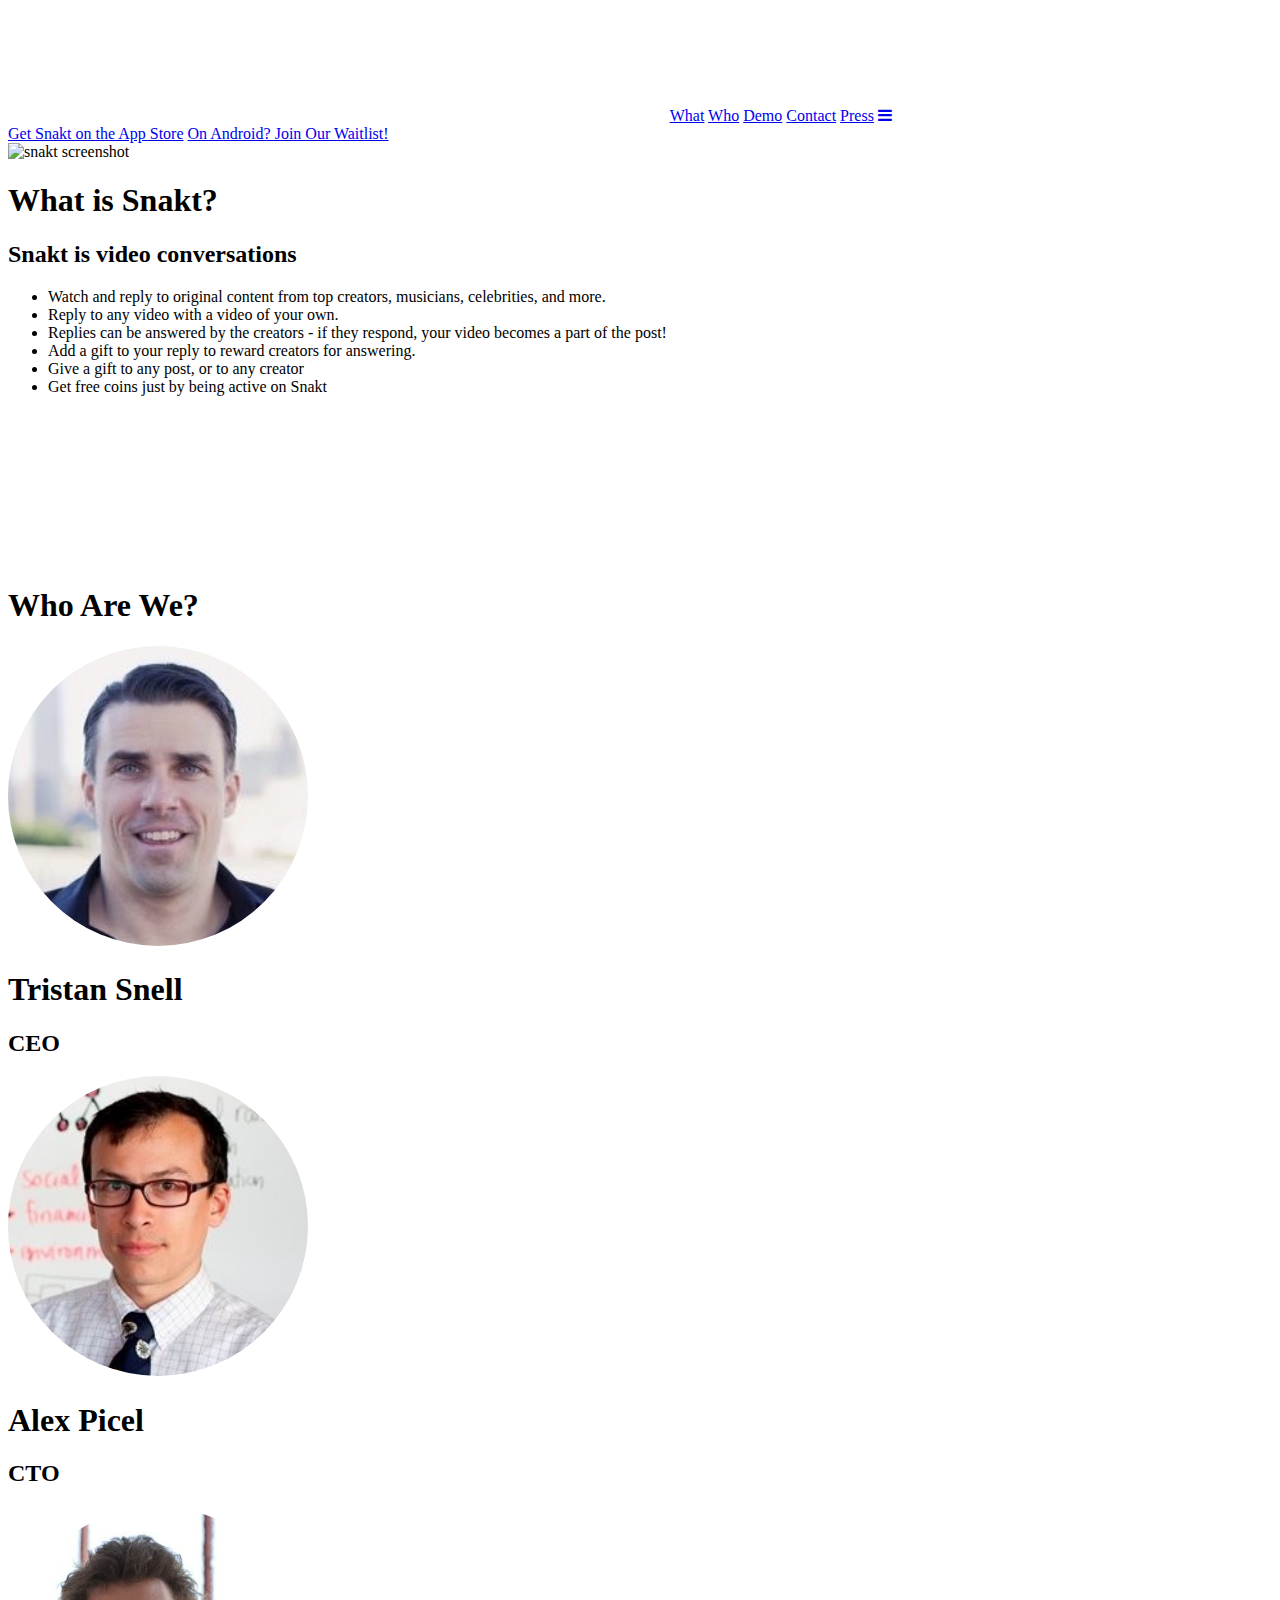
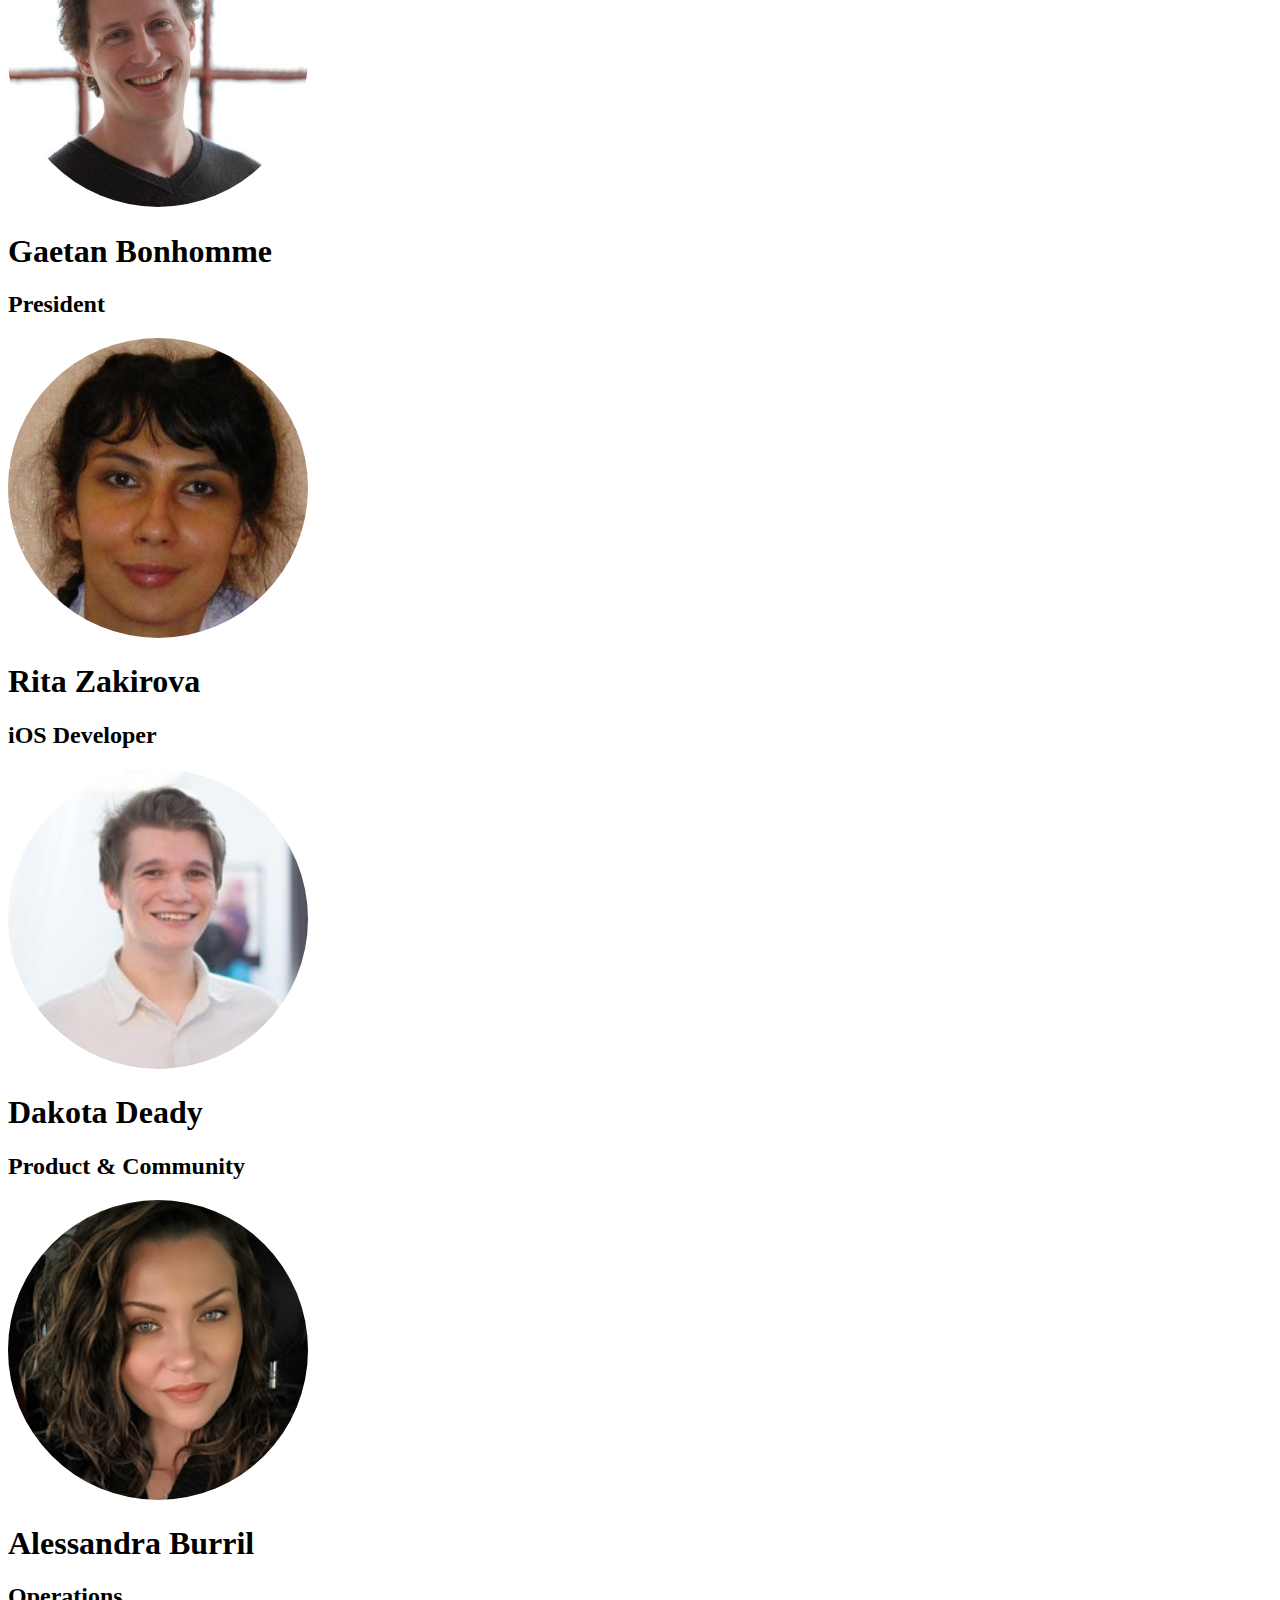
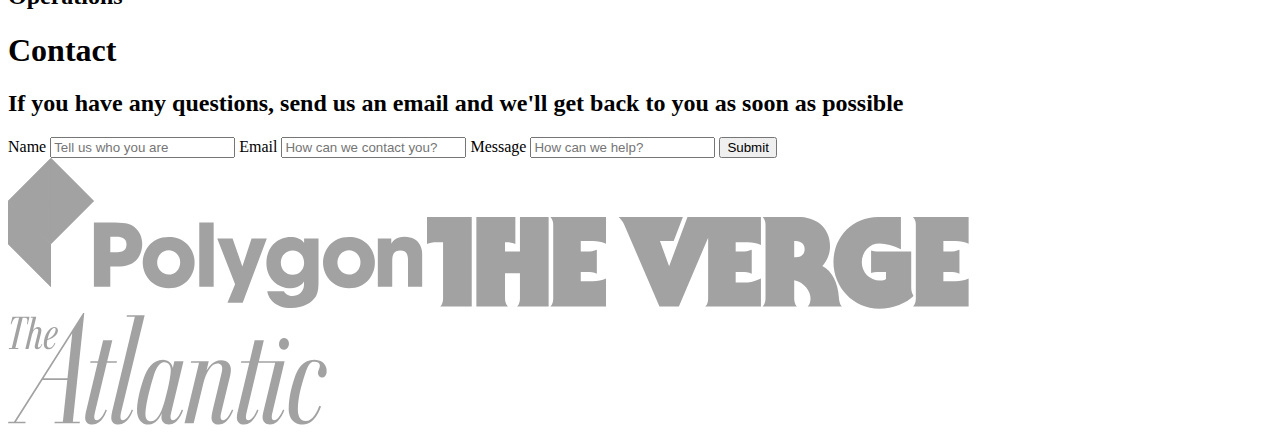
==== snakt/index.html @ fc37a734 "Update index.html" ====
<!DOCTYPE html>
<html>

<head>
  <title>Snakt</title>
  <meta name="viewport" content="width=device-width, initial-scale=1">
  <link rel="stylesheet" type="text/css" href="style2.css">
  <link href="https://fonts.googleapis.com/css?family=Roboto:300,500,700" rel="stylesheet">
  <link rel="stylesheet" href="https://cdnjs.cloudflare.com/ajax/libs/font-awesome/4.7.0/css/font-awesome.min.css">
  <script>
    function myFunction() {
      var x = document.getElementById("myTopnav");
      if (x.className === "topnav") {
        x.className += " responsive";
      } else {
        x.className = "topnav";
      }
    }
  </script>
</head>

<body>
  <div class="section_1">
    <div class="topnav" id="myTopnav">
      <img class="snakt_logo" src="images/snakt_logo.png" alt="snakt logo">
      <a href="#what">What</a>
      <a href="#who">Who</a>
      <a href="#demo">Demo</a>
      <a href="#contact">Contact</a>
      <a href="#press">Press</a>
      <a href="javascript:void(0);" class="icon" onclick="myFunction()">
        <i class="fa fa-bars"></i>
      </a>
    </div>
    <div class="app_links_container">
      <div class="app_links">
        <a class="button" href="https://itunes.apple.com/us/app/snakt/id712367655?mt" target="_blank" rel="nofollow noopener">Get Snakt on the App Store</a>
        <a class="waitlist" href="https://goo.gl/forms/iz9aW64vHcVIhwCR2" target="_blank" rel="nofollow noopener">On Android? Join Our Waitlist!</a>
      </div>
    </div>
  </div>
  <div class="section_2">
      <a name="what"></a>
      <div class="content_2">
        <div class="ss">
            <img id="screenshot" src="images/screenshot_1.png" alt="snakt screenshot">
        </div>
        <div class="info_2_container">
        <div class="info_2">
          <h1>What is Snakt?</h1>
          <h2>Snakt is video conversations</h2>
          <ul>
            <li> Watch and reply to original content from top creators, musicians, celebrities, and more.</li>
            <li> Reply to any video with a video of your own.</li>
            <li> Replies can be answered by the creators - if they respond, your video becomes a part of the post!</li>
            <li> Add a gift to your reply to reward creators for answering.</li>
            <li> Give a gift to any post, or to any creator</li>
            <li> Get free coins just by being active on Snakt</li>
          </ul>
        </div>
      </div>
    </div>
  </div>
  <div class="section_3">
      <a name="demo"></a>
      <div class="content_3">
        <div class="video">
          <iframe width="100%" height="100%" src="https://www.youtube.com/embed/pvuN_WvF1to" frameborder="0" allow="accelerometer; autoplay; encrypted-media; gyroscope; picture-in-picture" allowfullscreen></iframe>
        </div>
      </div>
  </div>
  <div class="section_4">
    <a name="who"></a>
    <div class="content_4">
      <div class="title">
        <h1>Who Are We?</h1>
      </div>
      <div class="people">
        <div class="bio">
          <img src="images/tristan.png" alt="Tristan Snell">
          <h1>Tristan Snell</h1>
          <h2>CEO</h2>
        </div>
        <div class="bio">
          <img src="images/alex.png" alt="Tristan Snell">
          <h1>Alex Picel</h1>
          <h2>CTO</h2>
        </div>
        <div class="bio">
          <img src="images/gaetan.png" alt="Tristan Snell">
          <h1>Gaetan Bonhomme</h1>
          <h2>President</h2>
        </div>
        <div class="bio">
          <img src="images/rita.png" alt="Tristan Snell">
          <h1>Rita Zakirova</h1>
          <h2>iOS Developer</h2>
        </div>
        <div class="bio">
          <img src="images/dakota.png" alt="Tristan Snell">
          <h1>Dakota Deady</h1>
          <h2>Product & Community</h2>
        </div>
        <div class="bio">
          <img src="images/alessandra.png" alt="Tristan Snell">
          <h1>Alessandra Burril</h1>
          <h2>Operations</h2>
        </div>
      </div>
    </div>
  </div>
  <div class="section_5">
      <a name="contact"></a>
      <div class="contact">
        <div class="contact_decription">
          <h1>Contact</h1>
          <h2>If you have any questions, send us an email and we'll get back to you as soon as possible</h2>
        </div>
        <div class="form">
          <form action="https://formspree.io/dakota@snakt.us" method="POST">
            <label for="name">Name</label>
            <input tabindex="0" type="text" name="name" placeholder="Tell us who you are">

            <label for="email">Email</label>
            <input tabindex="0" type="email" name="email" placeholder="How can we contact you?">

            <label for="message">Message</label>
            <input tabindex="0" type="text" name="message" placeholder="How can we help?">

            <input type="submit" value="Submit">
          </form>
        </div>
      </div>
    </div>
    <div class="section_6">
    <a name="press"></a>
    <div class="press">
      <img src="images/polygon.png" alt="Polygon">
      <img src="images/verge.png" alt="The Verge">
      <img src="images/atlantic.png" alt="The Atlantic">
    </div>
  </div>


  </body>

</html>
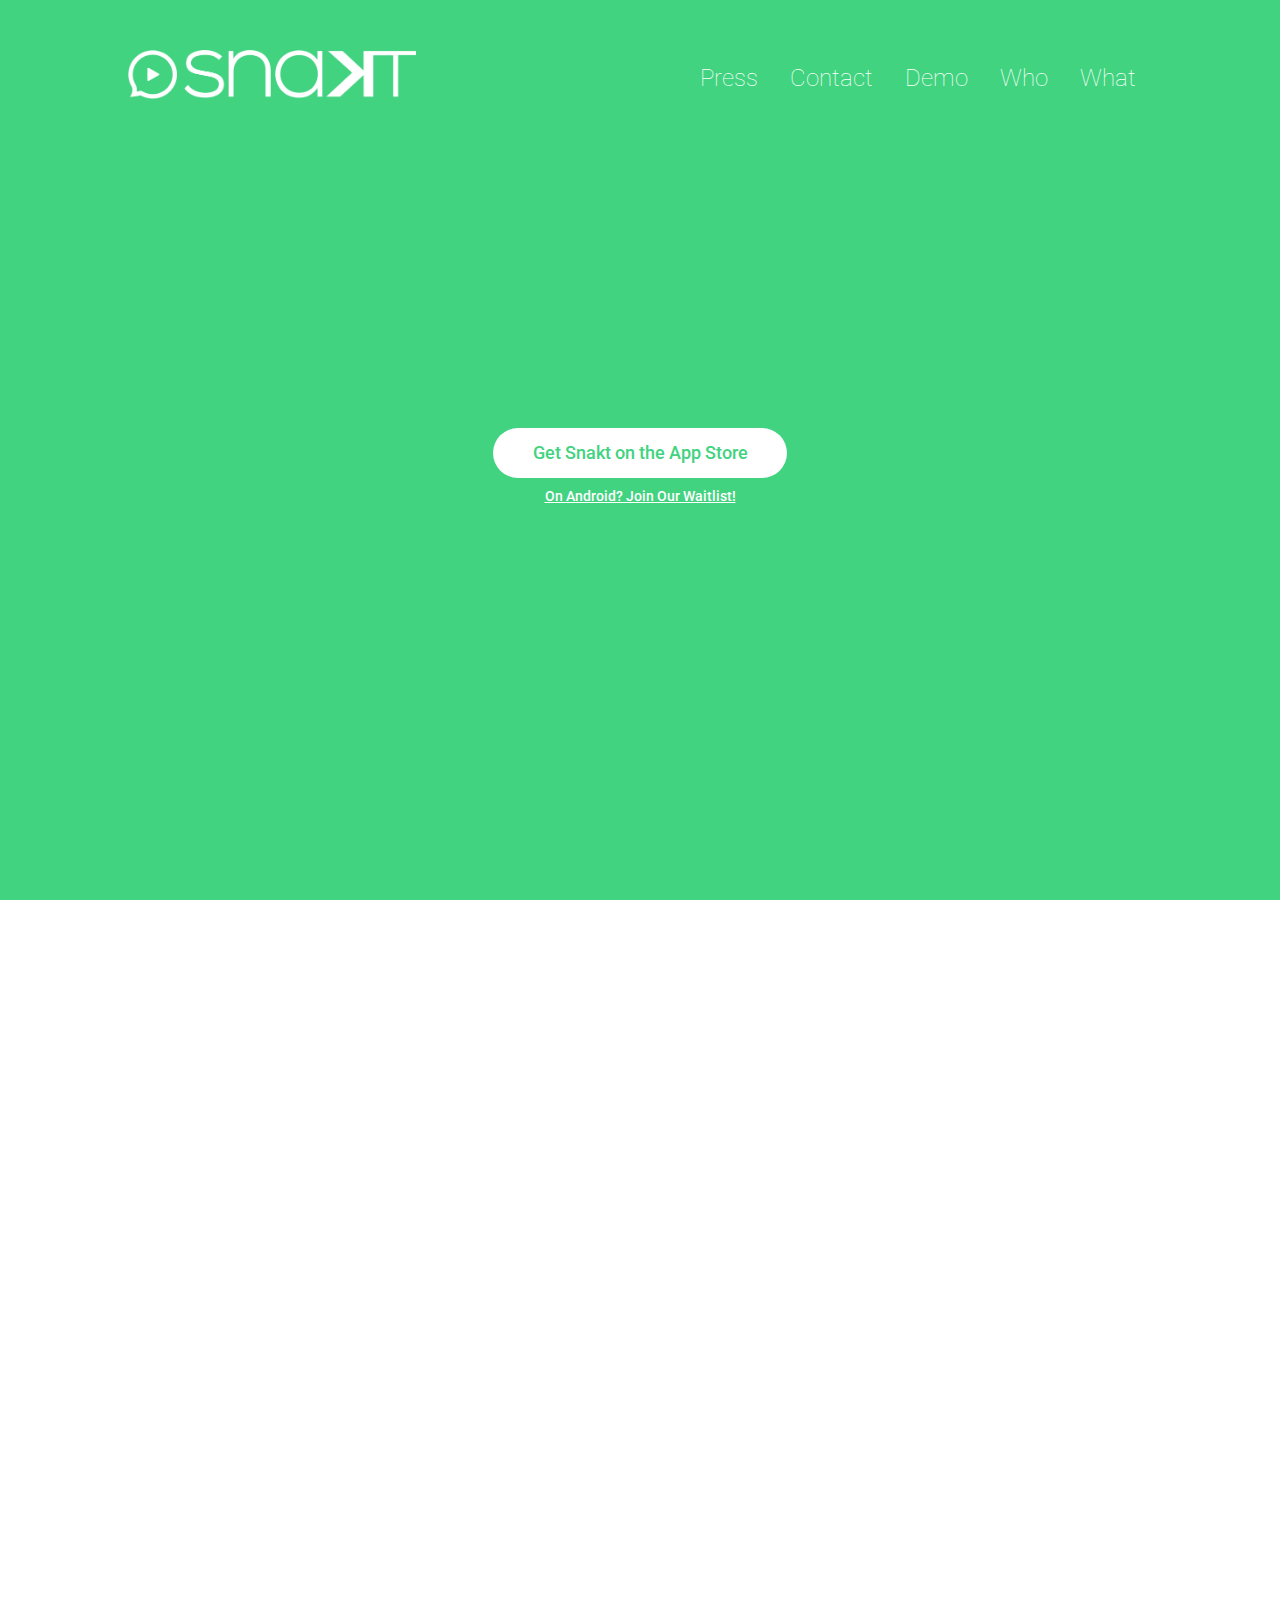
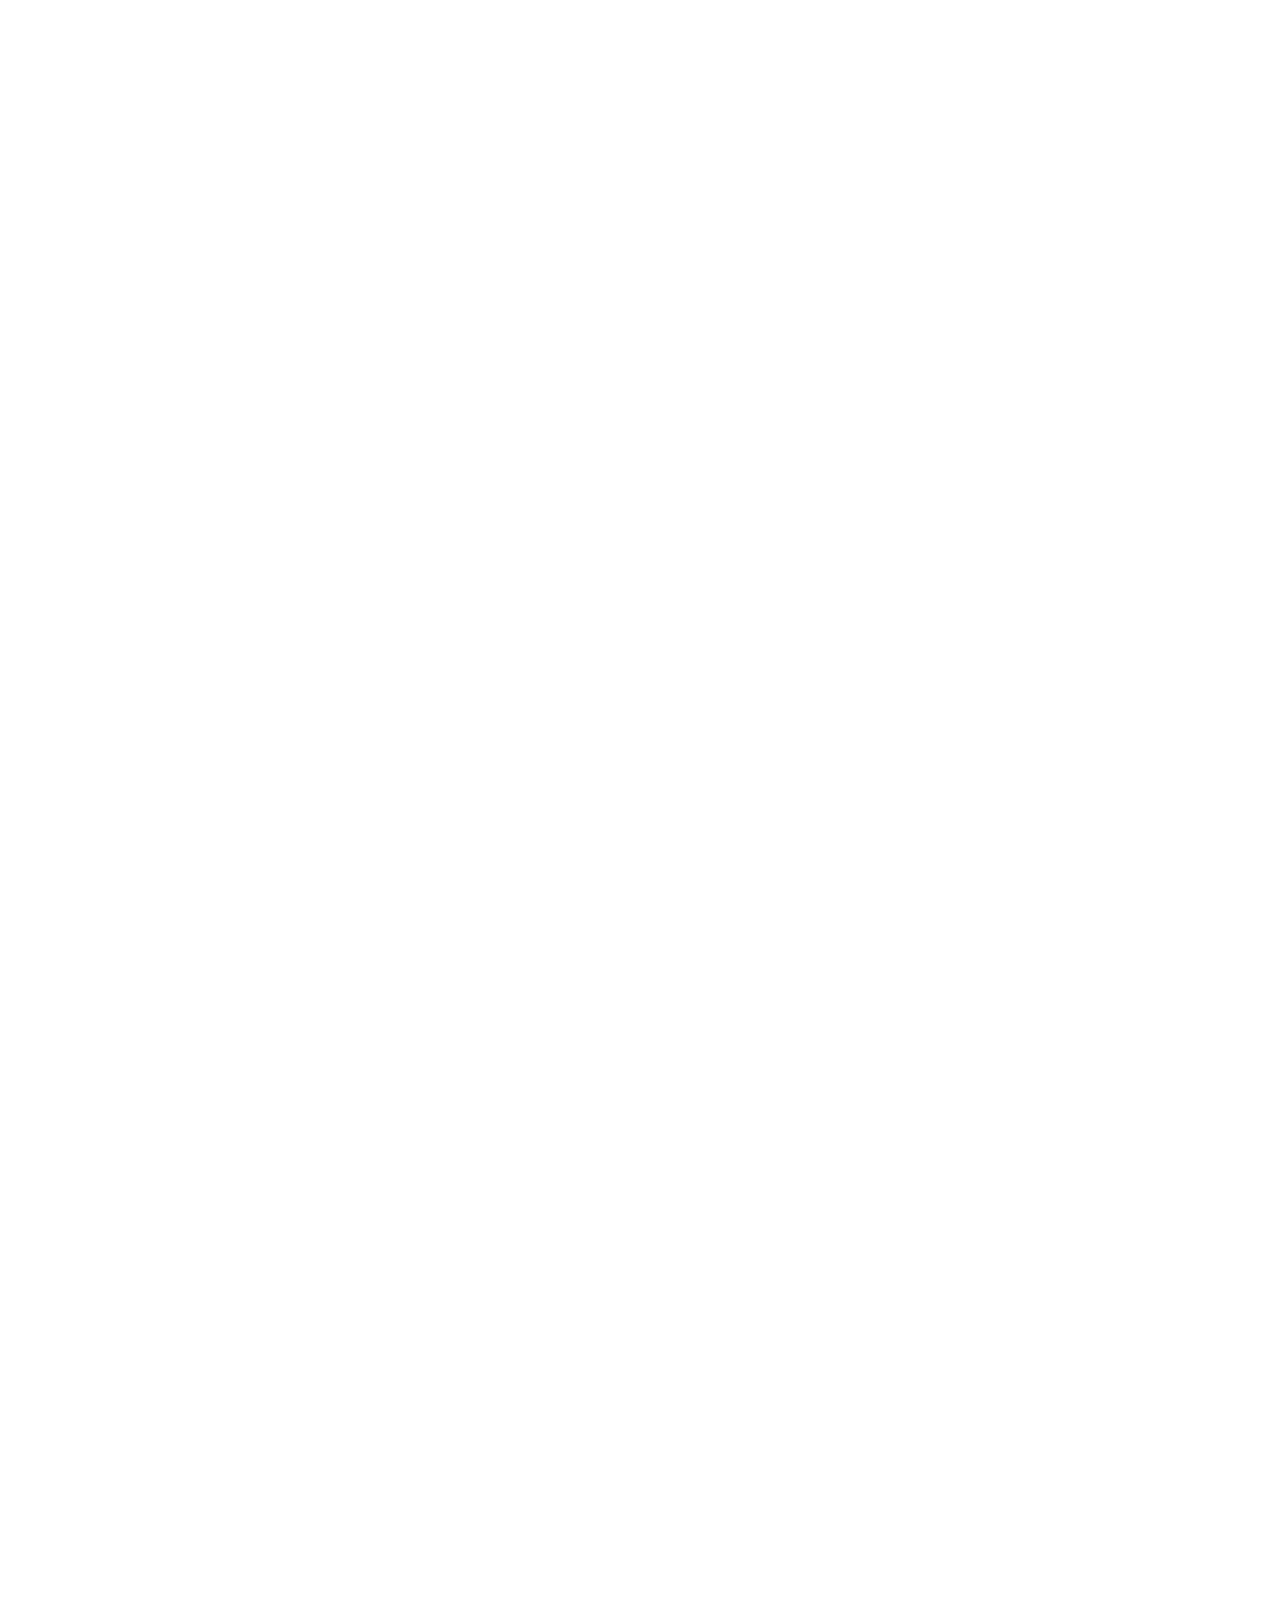
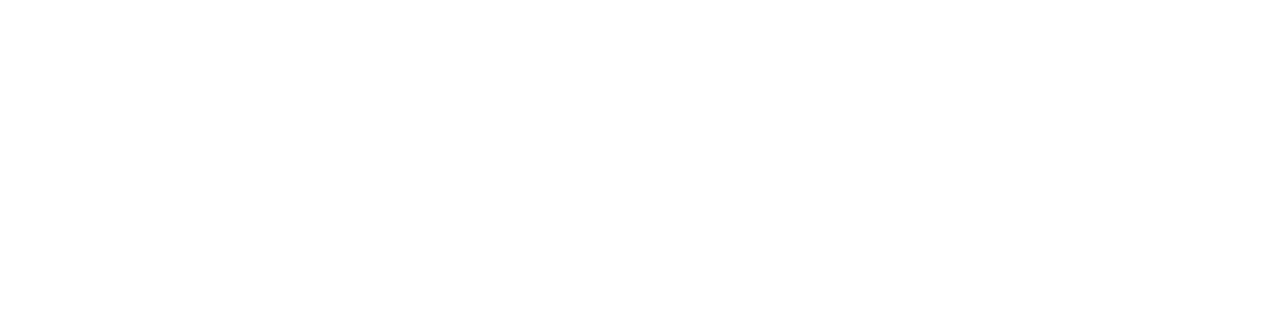
==== commit 1738cb3d: "Update index.html" ====
--- a/snakt/index.html
+++ b/snakt/index.html
@@ -4,7 +4,7 @@
 <head>
   <title>Snakt</title>
   <meta name="viewport" content="width=device-width, initial-scale=1">
-  <link rel="stylesheet" type="text/css" href="style2.css">
+  <link rel="stylesheet" type="text/css" href="style.css">
   <link href="https://fonts.googleapis.com/css?family=Roboto:300,500,700" rel="stylesheet">
   <link rel="stylesheet" href="https://cdnjs.cloudflare.com/ajax/libs/font-awesome/4.7.0/css/font-awesome.min.css">
   <script>
--- a/snakt/style.css
+++ b/snakt/style.css
@@ -0,0 +1,470 @@
+html, body {
+     margin: 0;
+     padding: 0;
+     width: 100%;
+     height: 100%;
+     overflow-x: hidden;
+}
+/* Begin Section 1 */
+ .section_1 {
+     background: #41d380;
+     width: 100%;
+     height: 100vh;
+}
+ .topnav {
+     overflow: hidden;
+     background-color: #41d380;
+     padding-top: 50px;
+     width: 80%;
+     max-width: 1500px;
+     margin: 0 auto;
+}
+ .topnav a {
+     float: right;
+     display: block;
+     color: #fff;
+     text-align: center;
+     padding: 14px 16px;
+     text-decoration: none;
+     font-size: 1.5rem;
+     font-family: Roboto;
+     font-weight: lighter;
+}
+ .topnav a:hover {
+     color: #2D8051;
+}
+ .snakt_logo {
+     width: 18em;
+}
+ .active {
+     background-color: #4CAF50;
+     color: white;
+}
+ .topnav .icon {
+     display: none;
+     color: white;
+}
+ .app_links_container {
+     height: 100%;
+}
+ .app_links {
+     height: 80%;
+     display: flex;
+     flex-direction: column;
+     justify-content: center;
+}
+ .button {
+     color: #41D380;
+     background-color: #ffffff;
+     text-decoration: none;
+     font-family: Roboto, sans-serif;
+     font-weight: 500;
+     text-align: center;
+     font-size: 1.1rem;
+     padding: 15px;
+     width: 15em;
+     max-width: 80%;
+     margin-left: auto;
+     margin-right: auto;
+     margin-bottom: 10px;
+     border-radius: 75px;
+}
+ .button:hover {
+     color: #ffffff;
+     background: #41D380;
+     transition: all 0.4s ease 0s;
+     box-shadow: 0 12px 16px 0 rgba(0,0,0,0.15), 0 15px 50px 0 rgba(0,0,0,0.10);
+}
+ .waitlist {
+     text-decoration: underline;
+     font-family: Roboto, sans-serif;
+     font-weight: 500;
+     text-align: center;
+     font-size: .9rem;
+     color: #fff;
+}
+ .waitlist:hover {
+     color: #1B6A3D;
+}
+/* Begin Section 2 */
+ .section_2 {
+     width: 100%;
+     height: 650px;
+}
+ .content_2 {
+     display: flex;
+     flex-direction: row;
+     justify-content: space-between;
+     align-items: center;
+     width: 80%;
+     height: 100%;
+     max-width: 900px;
+     margin: 0 auto;
+}
+ #screenshot {
+     height:624.5px;
+     padding-top: 30px;
+}
+ .info_2_container {
+     max-width: 50%;
+}
+ .info_2{
+     background: white;
+     font-family: Roboto;
+     color: black;
+     padding-left: 20PX;
+}
+ .info_2 h1 {
+     margin: 0;
+     padding: 10px 0px;
+     font-size: 2.8rem;
+}
+ .info_2 h2 {
+     margin: 0;
+     padding-bottom: 10px;
+     font-size: 1.45rem;
+}
+ .info_2 ul {
+     padding-left: 17px;
+}
+ .info_2 li {
+     margin: 0;
+     font-size: 1.3rem;
+     font-weight: lighter;
+     padding-bottom: 10px;
+}
+ .section_3 {
+     background: #FD4C4C;
+     height: 600px;
+     width: 100%;
+}
+ .content_3 {
+     display: flex;
+     flex-direction: column;
+     justify-content: center;
+     width: 80%;
+     max-width: 900px;
+     margin: 0 auto;
+}
+ .video {
+     padding-top: 50px;
+     height: 500px;
+     max-height: 500px;
+}
+/* Begin Section 4 */
+ .section_4 {
+     width: 100%;
+     height: auto;
+     background: #7c7c7c;
+}
+ .content_4 {
+     width: 80%;
+     max-width: 900px;
+     margin: 0 auto;
+}
+ .title {
+     font-family: Roboto;
+     color: white;
+     text-align: center;
+     font-size: 1.8rem;
+}
+ .title h1 {
+     padding-top: 30px;
+     padding-bottom: 20px;
+     margin: 0;
+}
+ .people {
+     display: flex;
+     flex-direction: row;
+     flex-wrap: wrap;
+     justify-content: space-around;
+     padding-bottom: 30px;
+}
+ .bio {
+     display: flex;
+     flex-direction: column;
+     align-items: center;
+     padding:10px;
+}
+ .bio img {
+     width: 230px;
+}
+ .bio h1 {
+     font-family: Roboto;
+     font-weight: bold;
+     font-size: 1.5rem;
+     margin: 0;
+     padding: 0;
+     color: white;
+}
+ .bio h2 {
+     font-family: Roboto;
+     font-weight: lighter;
+     margin: 0;
+     padding: 0;
+     color: white;
+}
+/* Begin Section 5 */
+ .section_5 {
+     background: #FF6363;
+     width: 100%;
+     height: 470px;
+     font-family: Roboto;
+     font-size: 1.3em;
+     color: white;
+}
+ .contact {
+     display: flex;
+     flex-direction: row;
+     align-items: center;
+     width: 80%;
+     height: 100%;
+     max-width: 900px;
+     margin: 0 auto;
+     padding-top: 30px;
+}
+ .contact_decription {
+     display: flex;
+     flex-direction: column;
+     align-content: flex-start;
+     height: 100%;
+}
+ .contact_decription h1 {
+     font-size: 3.5rem;
+     margin: 0;
+     margin-bottom: 12px;
+}
+ .contact_decription h2 {
+     font-size: 1.3rem;
+     margin: 0;
+}
+ .form {
+     font-family: Roboto;
+     font-size: 2rem;
+     height: 100%;
+     max-width: 50%;
+     padding-left:15%;
+     padding-top: 2%;
+}
+ input[type=text] {
+     width: 100%;
+     box-sizing: border-box;
+     border: 0px solid #fff;
+     border-bottom: 3px solid rgba(255,255,255, 0.5);
+     outline: none;
+     background-color: rgba(255, 0, 0, 0);
+     font-family: Roboto;
+     font-size: 1.8rem;
+     color: white;
+     margin-bottom: 35px;
+}
+ input[type=text]:focus {
+     border: 0px solid #fff;
+     border-bottom: 3px solid #fff;
+}
+ input[type=email] {
+     width: 100%;
+     box-sizing: border-box;
+     border: 0px solid #fff;
+     border-bottom: 3px solid rgba(255,255,255, 0.5);
+     outline: none;
+     background-color: rgba(255, 0, 0, 0);
+     font-family: Roboto;
+     font-size: 1.8rem;
+     color: white;
+     margin-bottom: 35px;
+}
+ input[type=email]:focus {
+     border: 0px solid #fff;
+     border-bottom: 3px solid #fff;
+}
+/* do not group these rules */
+ *::-webkit-input-placeholder {
+     color: rgba(255,255,255, 0.5);
+}
+ *:-moz-placeholder {
+    /* FF 4-18 */
+     color: white;
+     opacity: .5;
+}
+ *::-moz-placeholder {
+    /* FF 19+ */
+     color: white;
+     opacity: .5;
+}
+ *:-ms-input-placeholder {
+    /* IE 10+ */
+     color: rgba(255, 255, 255, 0.5);
+}
+ *::-ms-input-placeholder {
+    /* Microsoft Edge */
+     color: rgba(255, 255, 255, 0.5);
+}
+ *::placeholder {
+    /* modern browser */
+     color: rgba(255, 255, 255, 0.5);
+}
+ input[type=submit] {
+     background-color: rgba(255, 255, 255, .5);
+     color: white;
+     padding: 12px 20px;
+     border: none;
+     border-radius: 4px;
+     cursor: pointer;
+     font-family: Roboto;
+     font-size: 1rem;
+}
+ input[type=submit]:hover {
+     background-color: white;
+     color: #FFB1B1;
+}
+ .section_6 {
+     background: #fff;
+     width: 100%;
+     height: auto;
+}
+ .press {
+     display: flex;
+     flex-direction: row;
+     justify-content: space-between;
+     align-items: center;
+     width: 80%;
+     height: 100%;
+     max-width: 1500px;
+     margin: 0 auto;
+     padding-top: 20px;
+     padding-bottom: 20px;
+}
+ .press img {
+     max-width: 30%;
+}
+ @media screen and (max-width: 1000px) {
+     .topnav a:not(:first-child) {
+        display: none;
+    }
+     .topnav a.icon {
+         float: right;
+         display: block;
+         color: white;
+    }
+     .topnav.responsive {
+        position: relative;
+    }
+     .topnav.responsive .icon {
+         position: absolute;
+         right: 0;
+         top: 0;
+         padding-top: 65px;
+         color: white;
+    }
+     .topnav.responsive a {
+         float: none;
+         display: block;
+         text-align: right;
+    }
+     .snakt_logo {
+         width: 18em;
+         max-width: 75%;
+    }
+}
+ @media screen and (max-width: 850px) {
+     .section_2 {
+         width: 100%;
+         height: auto;
+    }
+     .content_2 {
+         display: block;
+         width: 100%;
+    }
+     #screenshot {
+         height: auto;
+         width: 300px;
+         max-width: 80%;
+         padding-top: 30px;
+    }
+     .ss {
+         background: #66b5dd;
+         display: flex;
+         flex-direction: row;
+         justify-content: center;
+         align-items: center;
+    }
+     .info_2_container {
+         max-width: 80%;
+         margin: 0 auto;
+    }
+     .info_2 {
+         display: flex;
+         flex-direction: column;
+    }
+     .section_5 {
+         width: 100%;
+         height: 650px;
+    }
+     .contact {
+         display: flex;
+         flex-direction: column;
+         align-content: center;
+         max-width: 900px;
+    }
+     .contact_decription {
+         max-width: 500px;
+    }
+     .contact_decription h1 {
+         text-align: center;
+    }
+     .contact_decription h2 {
+         text-align: center;
+    }
+     .form {
+         font-family: Roboto;
+         font-size: 2rem;
+         height: 100%;
+         max-width: 80%;
+         padding-left:0;
+         padding-bottom: 70px;
+         margin: 0;
+    }
+}
+ @media screen and (max-width: 600px) {
+     .section_3 {
+         height: 300px;
+    }
+     .content_3 {
+         width: 80%;
+    }
+     .video {
+         padding-top: 25px;
+         height: 250px;
+    }
+     .form {
+         max-width: 100%;
+    }
+     input[type=text] {
+         font-size: 1.1rem;
+    }
+     input[type=email] {
+         font-size: 1.1rem;
+    }
+     .press {
+         display: flex;
+         flex-direction: column;
+         align-content: space-around;
+         align-items: center;
+         padding-bottom: 0;
+    }
+     .press img {
+         max-width: 100%;
+         padding-bottom: 40px;
+    }
+}
+ @media screen and (max-width: 440px) {
+     .snakt_logo{
+         padding-top: 10px;
+    }
+}
+ @supports (-ms-ime-align: auto) {
+     .content_3 {
+         height: auto;
+    }
+}
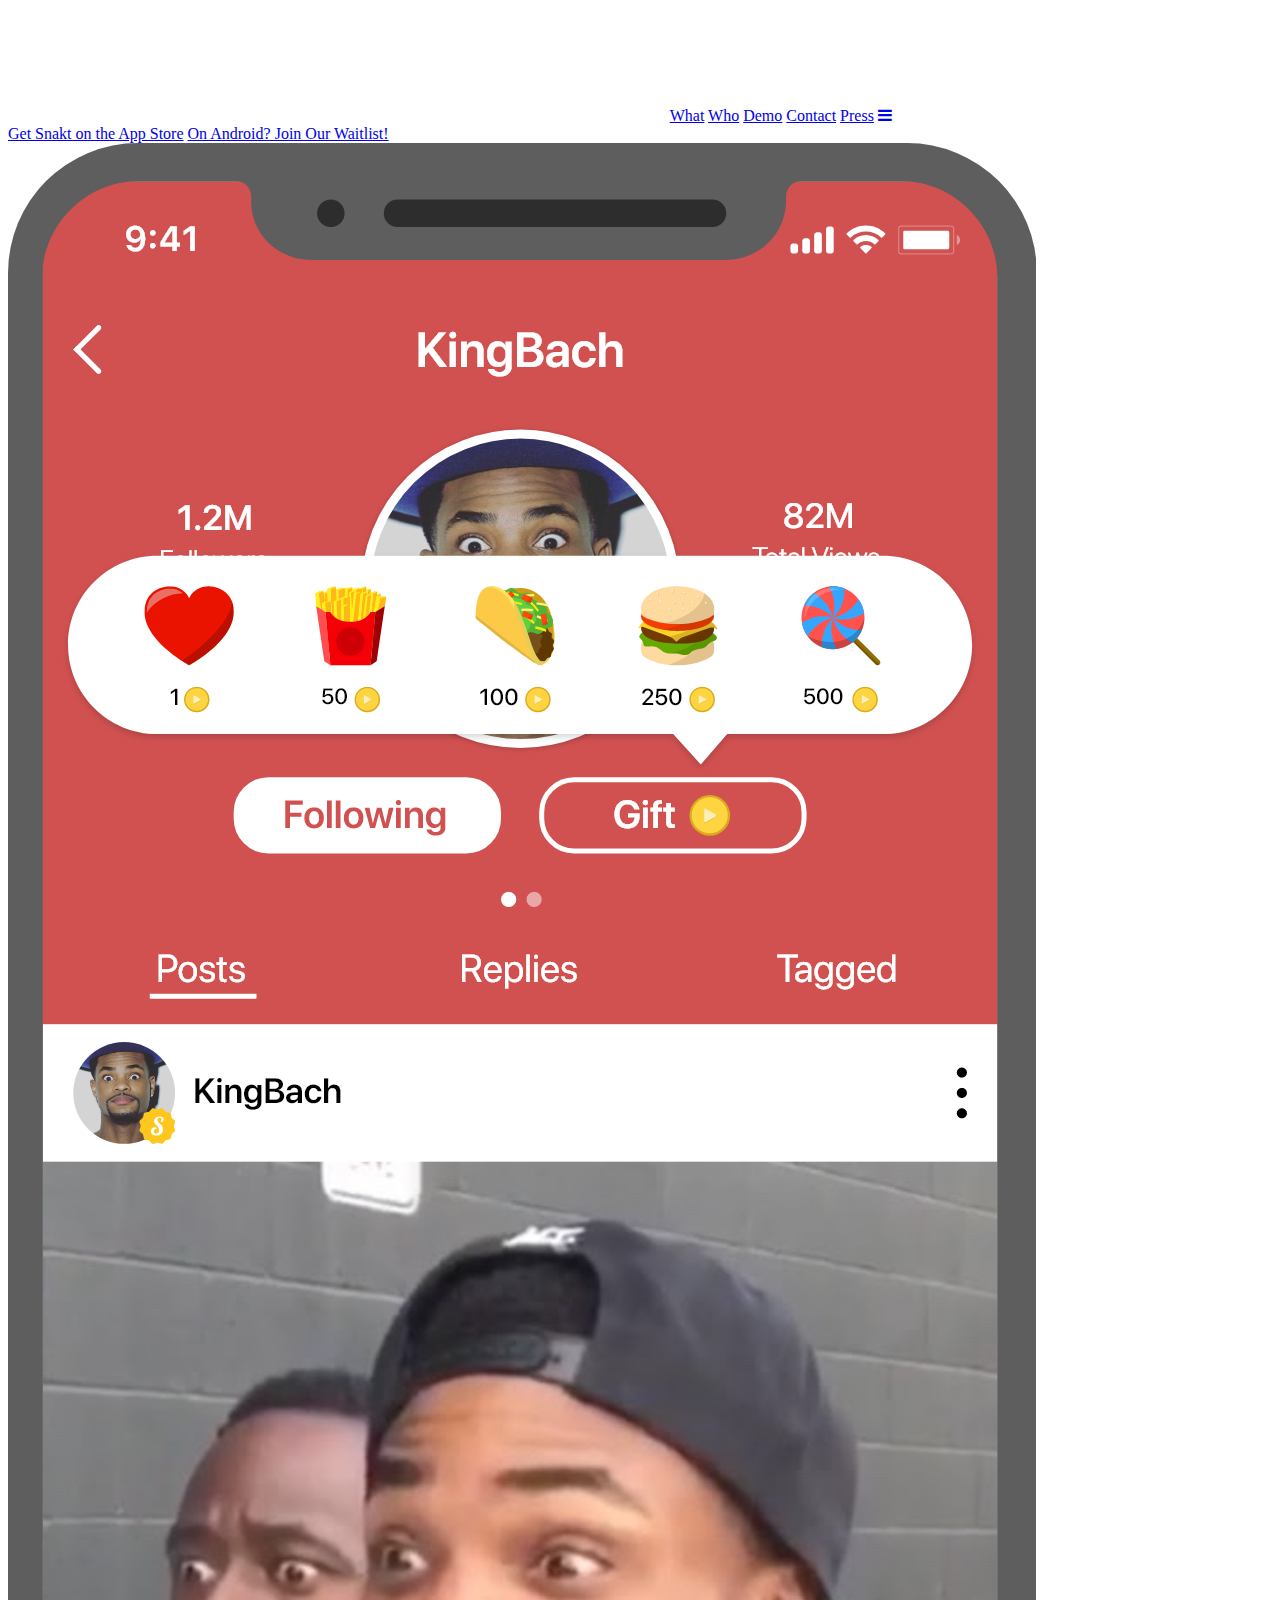
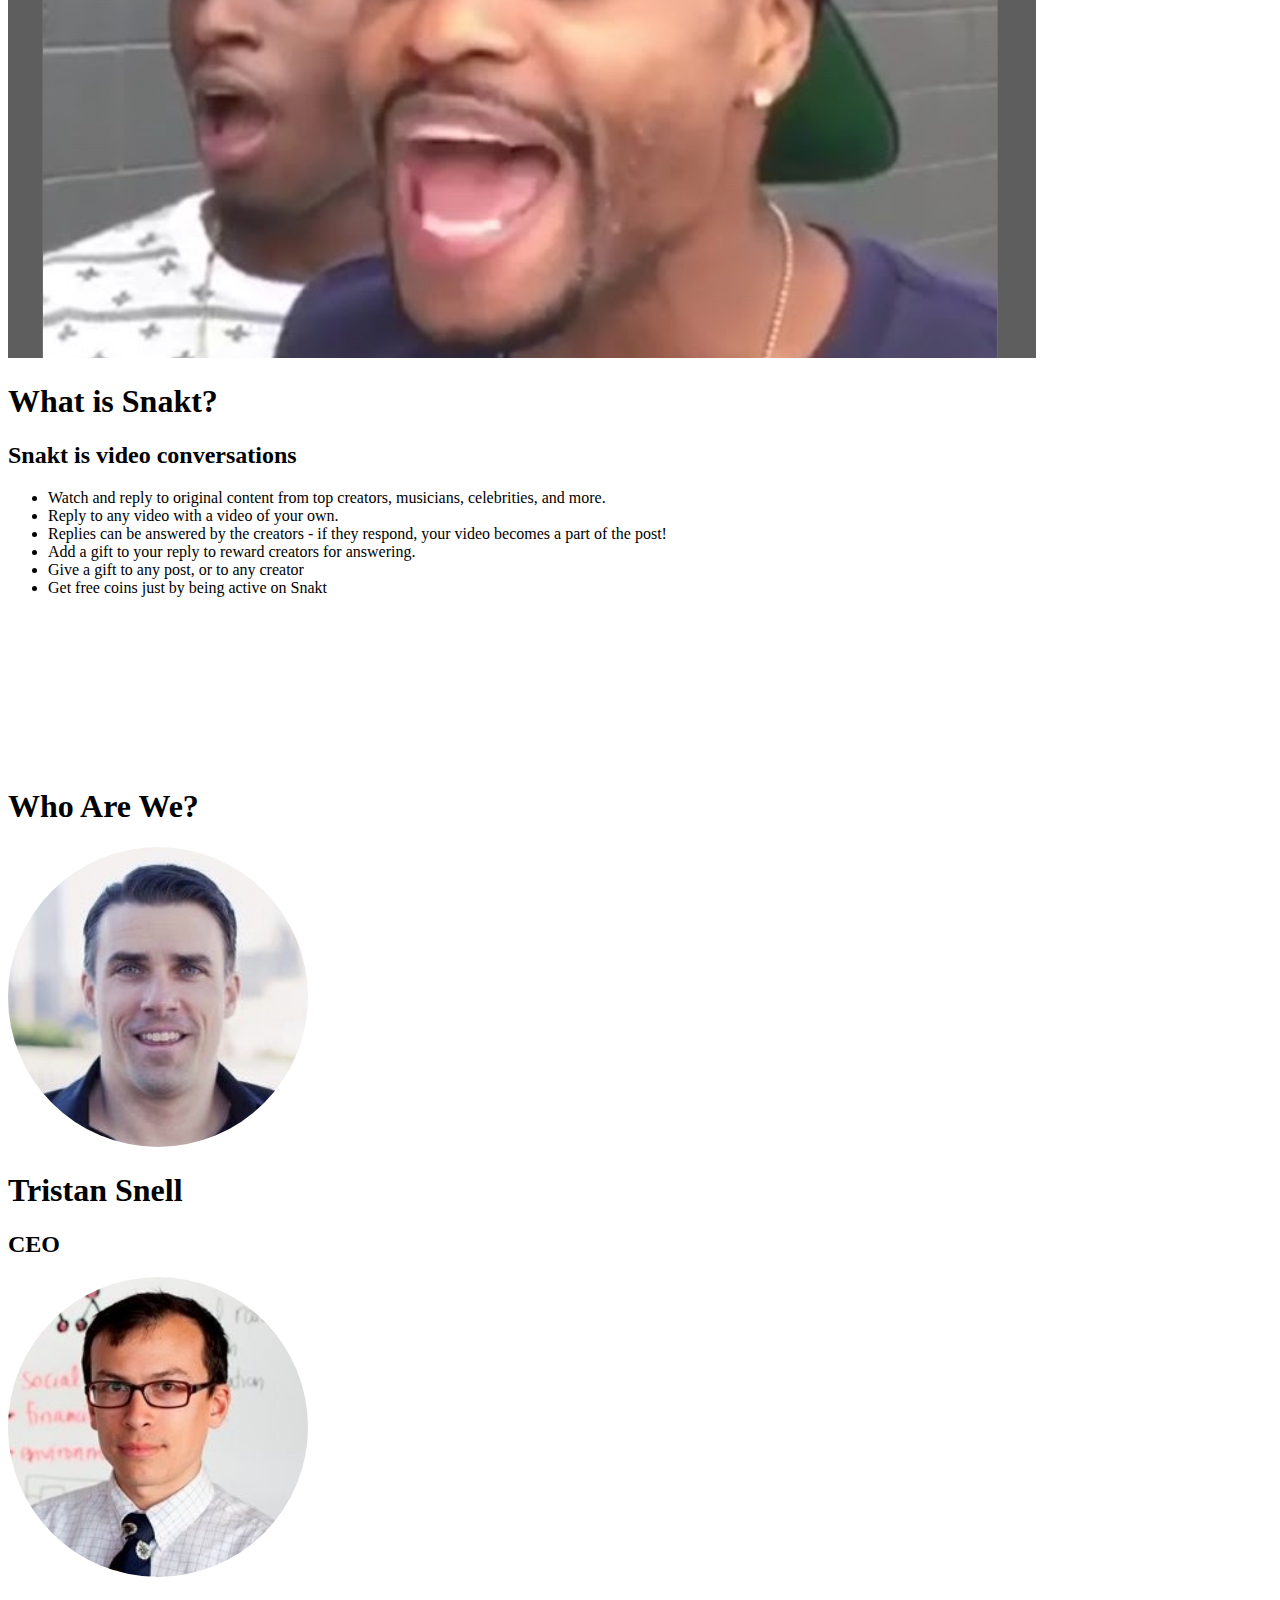
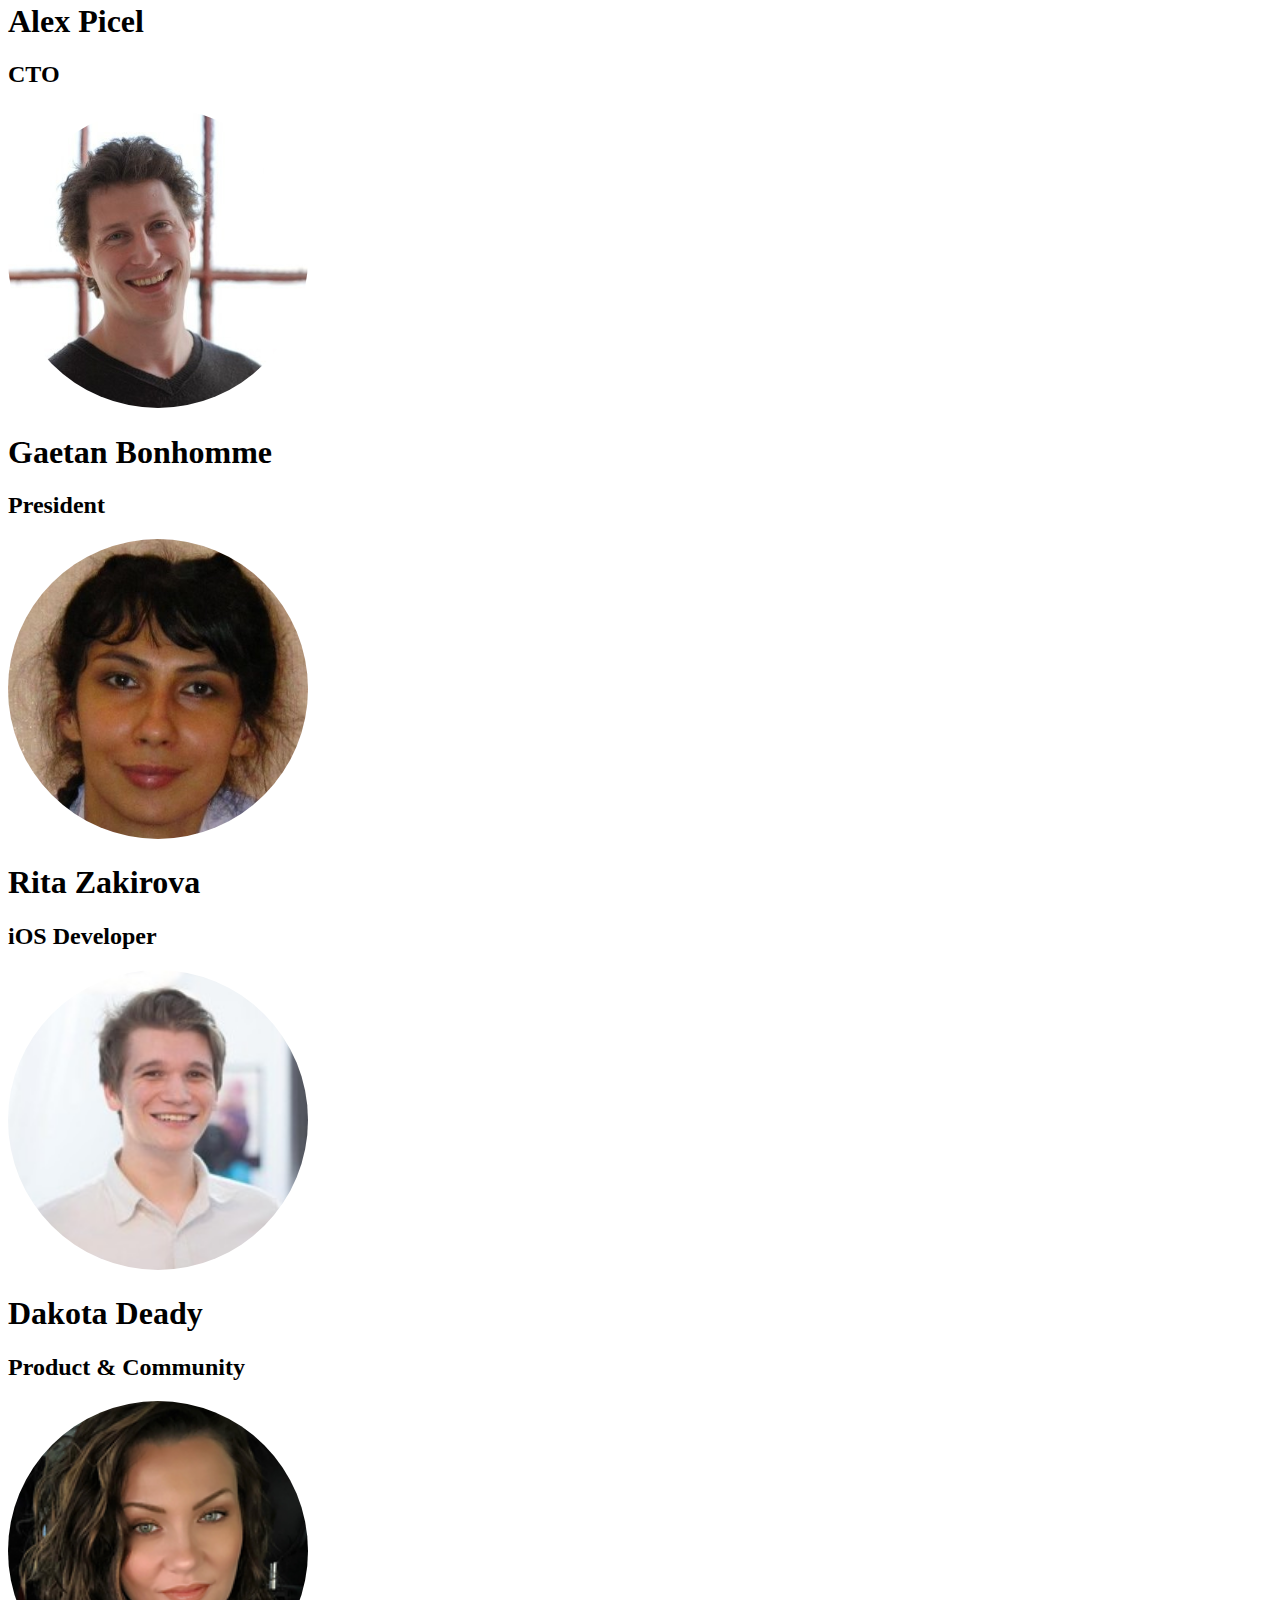
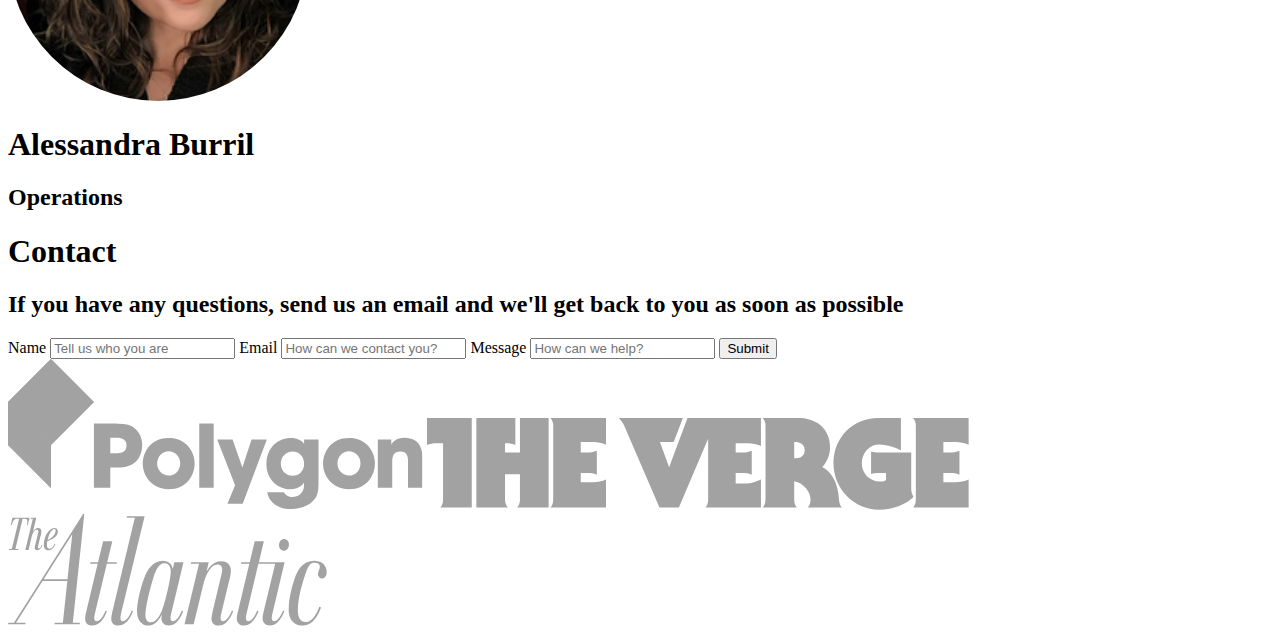
==== commit 07d3ceb9: "Create index.html" ====
--- a/snakt/index.html
+++ b/snakt/index.html
@@ -1,147 +1,144 @@
-<!DOCTYPE html>
-<html>
-
-<head>
-  <title>Snakt</title>
-  <meta name="viewport" content="width=device-width, initial-scale=1">
-  <link rel="stylesheet" type="text/css" href="style.css">
-  <link href="https://fonts.googleapis.com/css?family=Roboto:300,500,700" rel="stylesheet">
-  <link rel="stylesheet" href="https://cdnjs.cloudflare.com/ajax/libs/font-awesome/4.7.0/css/font-awesome.min.css">
-  <script>
-    function myFunction() {
-      var x = document.getElementById("myTopnav");
-      if (x.className === "topnav") {
-        x.className += " responsive";
-      } else {
-        x.className = "topnav";
-      }
-    }
-  </script>
-</head>
-
-<body>
-  <div class="section_1">
-    <div class="topnav" id="myTopnav">
-      <img class="snakt_logo" src="images/snakt_logo.png" alt="snakt logo">
-      <a href="#what">What</a>
-      <a href="#who">Who</a>
-      <a href="#demo">Demo</a>
-      <a href="#contact">Contact</a>
-      <a href="#press">Press</a>
-      <a href="javascript:void(0);" class="icon" onclick="myFunction()">
-        <i class="fa fa-bars"></i>
-      </a>
-    </div>
-    <div class="app_links_container">
-      <div class="app_links">
-        <a class="button" href="https://itunes.apple.com/us/app/snakt/id712367655?mt" target="_blank" rel="nofollow noopener">Get Snakt on the App Store</a>
-        <a class="waitlist" href="https://goo.gl/forms/iz9aW64vHcVIhwCR2" target="_blank" rel="nofollow noopener">On Android? Join Our Waitlist!</a>
-      </div>
-    </div>
-  </div>
-  <div class="section_2">
-      <a name="what"></a>
-      <div class="content_2">
-        <div class="ss">
-            <img id="screenshot" src="images/screenshot_1.png" alt="snakt screenshot">
-        </div>
-        <div class="info_2_container">
-        <div class="info_2">
-          <h1>What is Snakt?</h1>
-          <h2>Snakt is video conversations</h2>
-          <ul>
-            <li> Watch and reply to original content from top creators, musicians, celebrities, and more.</li>
-            <li> Reply to any video with a video of your own.</li>
-            <li> Replies can be answered by the creators - if they respond, your video becomes a part of the post!</li>
-            <li> Add a gift to your reply to reward creators for answering.</li>
-            <li> Give a gift to any post, or to any creator</li>
-            <li> Get free coins just by being active on Snakt</li>
-          </ul>
-        </div>
-      </div>
-    </div>
-  </div>
-  <div class="section_3">
-      <a name="demo"></a>
-      <div class="content_3">
-        <div class="video">
-          <iframe width="100%" height="100%" src="https://www.youtube.com/embed/pvuN_WvF1to" frameborder="0" allow="accelerometer; autoplay; encrypted-media; gyroscope; picture-in-picture" allowfullscreen></iframe>
-        </div>
-      </div>
-  </div>
-  <div class="section_4">
-    <a name="who"></a>
-    <div class="content_4">
-      <div class="title">
-        <h1>Who Are We?</h1>
-      </div>
-      <div class="people">
-        <div class="bio">
-          <img src="images/tristan.png" alt="Tristan Snell">
-          <h1>Tristan Snell</h1>
-          <h2>CEO</h2>
-        </div>
-        <div class="bio">
-          <img src="images/alex.png" alt="Tristan Snell">
-          <h1>Alex Picel</h1>
-          <h2>CTO</h2>
-        </div>
-        <div class="bio">
-          <img src="images/gaetan.png" alt="Tristan Snell">
-          <h1>Gaetan Bonhomme</h1>
-          <h2>President</h2>
-        </div>
-        <div class="bio">
-          <img src="images/rita.png" alt="Tristan Snell">
-          <h1>Rita Zakirova</h1>
-          <h2>iOS Developer</h2>
-        </div>
-        <div class="bio">
-          <img src="images/dakota.png" alt="Tristan Snell">
-          <h1>Dakota Deady</h1>
-          <h2>Product & Community</h2>
-        </div>
-        <div class="bio">
-          <img src="images/alessandra.png" alt="Tristan Snell">
-          <h1>Alessandra Burril</h1>
-          <h2>Operations</h2>
-        </div>
-      </div>
-    </div>
-  </div>
-  <div class="section_5">
-      <a name="contact"></a>
-      <div class="contact">
-        <div class="contact_decription">
-          <h1>Contact</h1>
-          <h2>If you have any questions, send us an email and we'll get back to you as soon as possible</h2>
-        </div>
-        <div class="form">
-          <form action="https://formspree.io/dakota@snakt.us" method="POST">
-            <label for="name">Name</label>
-            <input tabindex="0" type="text" name="name" placeholder="Tell us who you are">
-
-            <label for="email">Email</label>
-            <input tabindex="0" type="email" name="email" placeholder="How can we contact you?">
-
-            <label for="message">Message</label>
-            <input tabindex="0" type="text" name="message" placeholder="How can we help?">
-
-            <input type="submit" value="Submit">
-          </form>
-        </div>
-      </div>
-    </div>
-    <div class="section_6">
-    <a name="press"></a>
-    <div class="press">
-      <img src="images/polygon.png" alt="Polygon">
-      <img src="images/verge.png" alt="The Verge">
-      <img src="images/atlantic.png" alt="The Atlantic">
-    </div>
-  </div>
-
-
-  </body>
-
-</html>
+<!DOCTYPE html>
+<html>
+
+<head>
+  <title>Snakt</title>
+  <meta name="viewport" content="width=device-width, initial-scale=1">
+  <link rel="stylesheet" type="text/css" href="style.css">
+  <link href="https://fonts.googleapis.com/css?family=Roboto:300,500,700" rel="stylesheet">
+  <link rel="stylesheet" href="https://cdnjs.cloudflare.com/ajax/libs/font-awesome/4.7.0/css/font-awesome.min.css">
+  <script>
+    function myFunction() {
+      var x = document.getElementById("myTopnav");
+      if (x.className === "topnav") {
+        x.className += " responsive";
+      } else {
+        x.className = "topnav";
+      }
+    }
+  </script>
+</head>
+
+<body>
+  <div class="section_1">
+    <div class="topnav" id="myTopnav">
+      <img class="snakt_logo" src="images/snakt_logo.png" alt="snakt logo">
+      <a href="#what">What</a>
+      <a href="#who">Who</a>
+      <a href="#demo">Demo</a>
+      <a href="#contact">Contact</a>
+      <a href="#press">Press</a>
+      <a href="javascript:void(0);" class="icon" onclick="myFunction()">
+        <i class="fa fa-bars"></i>
+      </a>
+    </div>
+    <div class="app_links_container">
+      <div class="app_links">
+        <a class="button" href="https://itunes.apple.com/us/app/snakt/id712367655?mt" target="_blank" rel="nofollow noopener">Get Snakt on the App Store</a>
+        <a class="waitlist" href="https://goo.gl/forms/iz9aW64vHcVIhwCR2" target="_blank" rel="nofollow noopener">On Android? Join Our Waitlist!</a>
+      </div>
+    </div>
+  </div>
+  <div class="section_2">
+      <a name="what"></a>
+      <div class="content_2">
+        <div class="ss">
+            <img id="screenshot" src="images/screenshot.png" alt="snakt screenshot">
+        </div>
+        <div class="info_2_container">
+        <div class="info_2">
+          <h1>What is Snakt?</h1>
+          <h2>Snakt is video conversations</h2>
+          <ul>
+            <li> Watch and reply to original content from top creators, musicians, celebrities, and more.</li>
+            <li> Reply to any video with a video of your own.</li>
+            <li> Replies can be answered by the creators - if they respond, your video becomes a part of the post!</li>
+            <li> Add a gift to your reply to reward creators for answering.</li>
+            <li> Give a gift to any post, or to any creator</li>
+            <li> Get free coins just by being active on Snakt</li>
+          </ul>
+        </div>
+      </div>
+    </div>
+  </div>
+  <div class="section_3">
+      <a name="demo"></a>
+      <div class="content_3">
+        <div class="video">
+          <iframe width="100%" height="100%" src="https://www.youtube.com/embed/pvuN_WvF1to" frameborder="0" allow="accelerometer; autoplay; encrypted-media; gyroscope; picture-in-picture" allowfullscreen></iframe>
+        </div>
+      </div>
+  </div>
+  <div class="section_4">
+    <a name="who"></a>
+    <div class="content_4">
+      <div class="title">
+        <h1>Who Are We?</h1>
+      </div>
+      <div class="people">
+        <div class="bio">
+          <a href="https://www.linkedin.com/in/tristansnell/"><img src="images/tristan.png" alt="Tristan Snell"></a>
+          <h1>Tristan Snell</h1>
+          <h2>CEO</h2>
+        </div>
+        <div class="bio">
+          <a href="https://www.linkedin.com/in/alexander-picel-42024328/"><img src="images/alex.png" alt="Tristan Snell"></a>
+          <h1>Alex Picel</h1>
+          <h2>CTO</h2>
+        </div>
+        <div class="bio">
+          <a href="https://www.linkedin.com/in/ga%C3%ABtan-bonhomme-phd-9b64252/"><img src="images/gaetan.png" alt="Tristan Snell"></a>
+          <h1>Gaetan Bonhomme</h1>
+          <h2>President</h2>
+        </div>
+        <div class="bio">
+          <a href="https://www.linkedin.com/in/rita-zakirova-117500ab/"><img src="images/rita.png" alt="Tristan Snell"></a>
+          <h1>Rita Zakirova</h1>
+          <h2>iOS Developer</h2>
+        </div>
+        <div class="bio">
+          <a href="https://www.linkedin.com/in/dakotadeady/"><img src="images/dakota.png" alt="Tristan Snell"></a>
+          <h1>Dakota Deady</h1>
+          <h2>Product & Community</h2>
+        </div>
+        <div class="bio">
+          <img src="images/alessandra.png" alt="Tristan Snell">
+          <h1>Alessandra Burril</h1>
+          <h2>Operations</h2>
+        </div>
+      </div>
+    </div>
+  </div>
+  <div class="section_5">
+      <a name="contact"></a>
+      <div class="contact">
+        <div class="contact_description">
+          <h1>Contact</h1>
+          <h2>If you have any questions, send us an email and we'll get back to you as soon as possible</h2>
+        </div>
+        <div class="form">
+          <form action="https://formspree.io/dakota@snakt.us" method="POST">
+            <label for="name">Name</label>
+            <input tabindex="0" type="text" name="name" placeholder="Tell us who you are">
+
+            <label for="email">Email</label>
+            <input tabindex="0" type="email" name="email" placeholder="How can we contact you?">
+
+            <label for="message">Message</label>
+            <input tabindex="0" type="text" name="message" placeholder="How can we help?">
+
+            <input type="submit" value="Submit">
+          </form>
+        </div>
+      </div>
+    </div>
+    <div class="section_6">
+    <a name="press"></a>
+    <div class="press">
+      <img src="images/polygon.png" alt="Polygon">
+      <img src="images/verge.png" alt="The Verge">
+      <img src="images/atlantic.png" alt="The Atlantic">
+    </div>
+  </div>
+  </body>
+</html>
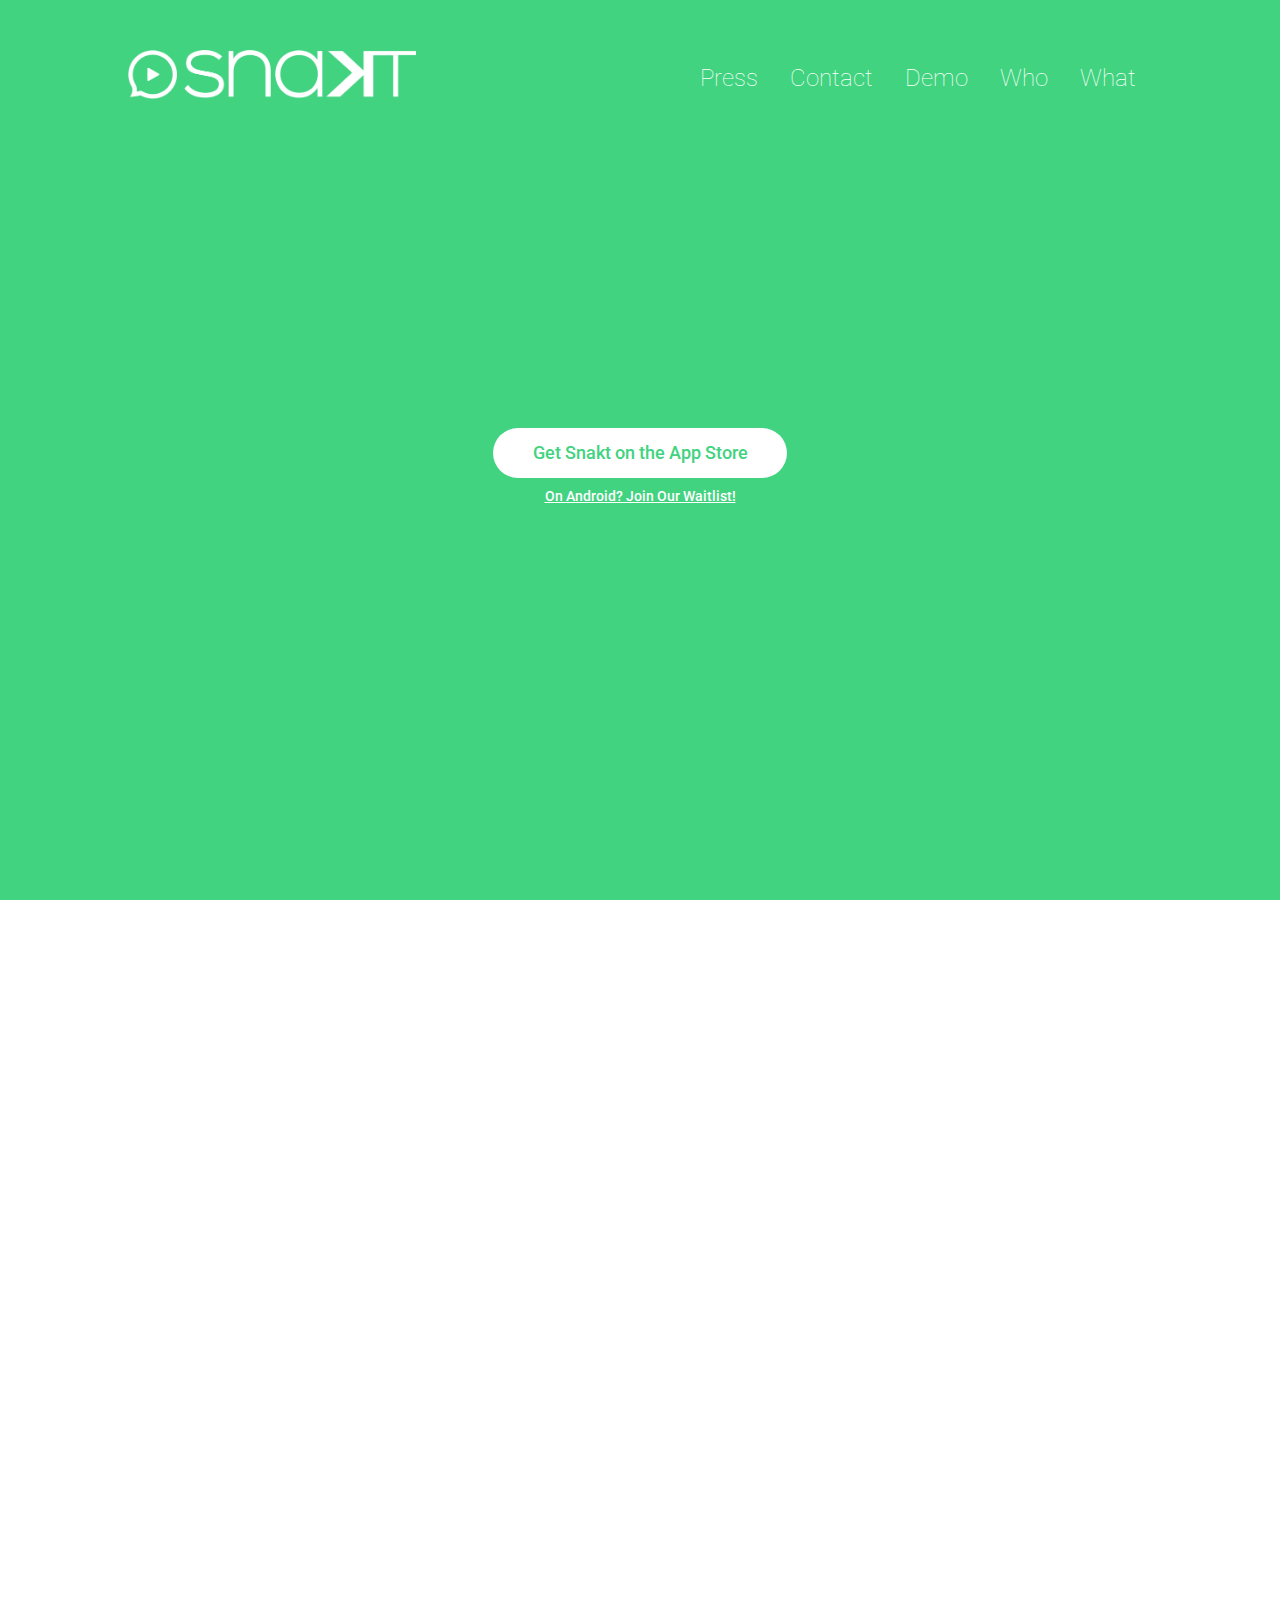
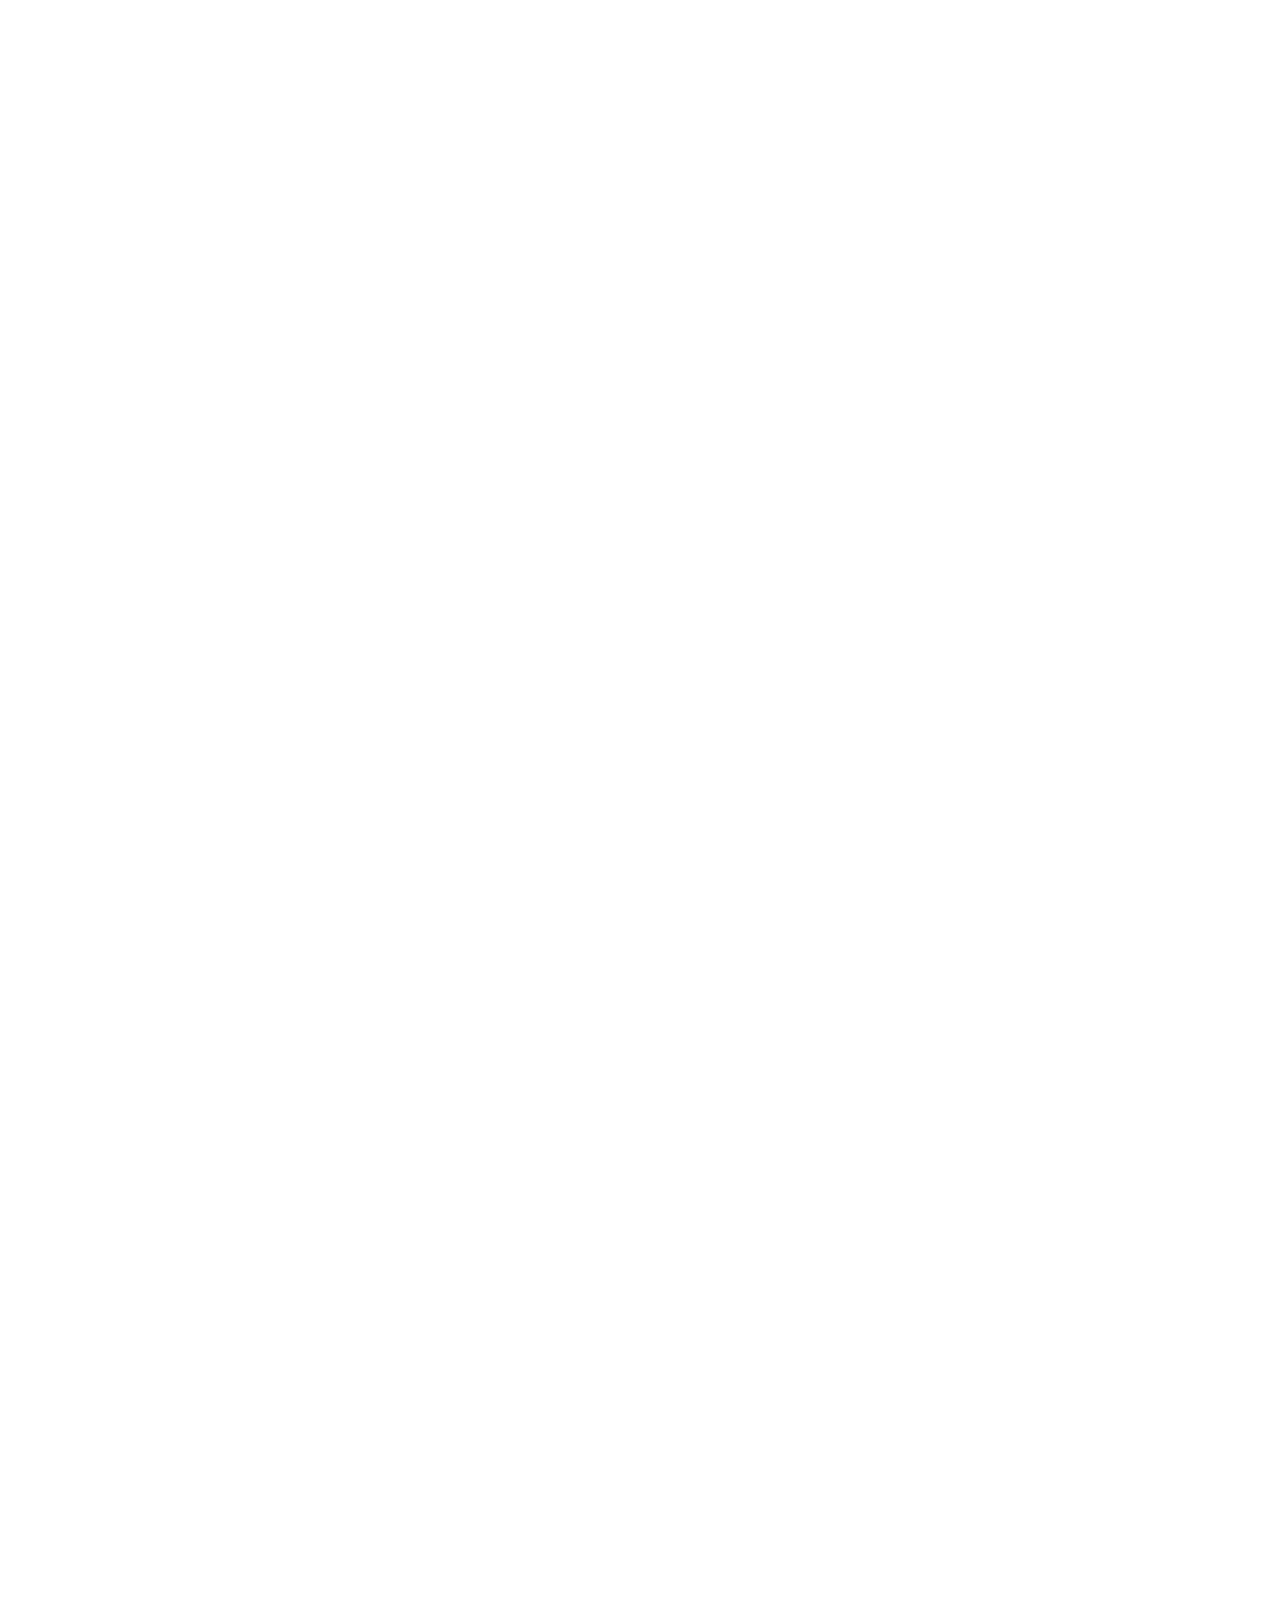
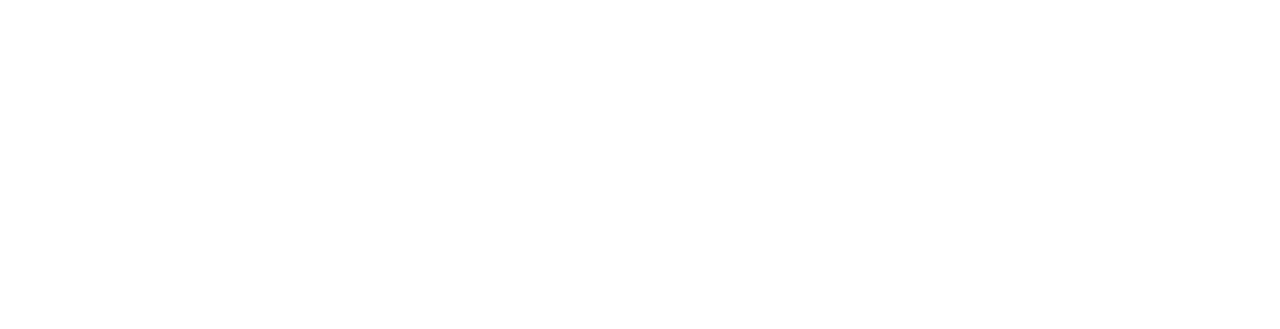
==== commit d81cb42c: "Update index.html" ====
--- a/snakt/index.html
+++ b/snakt/index.html
@@ -4,7 +4,7 @@
 <head>
   <title>Snakt</title>
   <meta name="viewport" content="width=device-width, initial-scale=1">
-  <link rel="stylesheet" type="text/css" href="style.css">
+  <link rel="stylesheet" type="text/css" href="styles.css">
   <link href="https://fonts.googleapis.com/css?family=Roboto:300,500,700" rel="stylesheet">
   <link rel="stylesheet" href="https://cdnjs.cloudflare.com/ajax/libs/font-awesome/4.7.0/css/font-awesome.min.css">
   <script>
--- a/snakt/styles.css
+++ b/snakt/styles.css
@@ -0,0 +1,515 @@
+html, body {
+     margin: 0;
+     padding: 0;
+     width: 100%;
+     height: 100%;
+     overflow-x: hidden;
+}
+/* Begin Section 1 */
+ .section_1 {
+     background: #41d380;
+     width: 100%;
+     height: 100vh;
+}
+ .topnav {
+     overflow: hidden;
+     background-color: #41d380;
+     padding-top: 50px;
+     width: 80%;
+     max-width: 1500px;
+     margin: 0 auto;
+}
+ .topnav a {
+     float: right;
+     display: block;
+     color: #fff;
+     text-align: center;
+     padding: 14px 16px;
+     text-decoration: none;
+     font-size: 1.5rem;
+     font-family: Roboto;
+     font-weight: lighter;
+}
+ .topnav a:hover {
+     color: #2D8051;
+}
+ .snakt_logo {
+     width: 18em;
+}
+ .active {
+     background-color: #4CAF50;
+     color: white;
+}
+ .topnav .icon {
+     display: none;
+     color: white;
+}
+ .app_links_container {
+     height: 100%;
+}
+ .app_links {
+     height: 80%;
+     display: flex;
+     flex-direction: column;
+     justify-content: center;
+}
+ .button {
+     color: #41D380;
+     background-color: #ffffff;
+     text-decoration: none;
+     font-family: Roboto, sans-serif;
+     font-weight: 500;
+     text-align: center;
+     font-size: 1.1rem;
+     padding: 15px;
+     width: 15em;
+     max-width: 80%;
+     margin-left: auto;
+     margin-right: auto;
+     margin-bottom: 10px;
+     border-radius: 75px;
+}
+ .button:hover {
+     color: #ffffff;
+     background: #41D380;
+     transition: all 0.4s ease 0s;
+     box-shadow: 0 12px 16px 0 rgba(0,0,0,0.15), 0 15px 50px 0 rgba(0,0,0,0.10);
+}
+ .waitlist {
+     text-decoration: underline;
+     font-family: Roboto, sans-serif;
+     font-weight: 500;
+     text-align: center;
+     font-size: .9rem;
+     color: #fff;
+}
+ .waitlist:hover {
+     color: #1B6A3D;
+}
+/* Begin Section 2 */
+ .section_2 {
+     width: 100%;
+     height: 650px;
+}
+ .content_2 {
+     display: flex;
+     flex-direction: row;
+     justify-content: space-between;
+     align-items: center;
+     width: 80%;
+     height: 100%;
+     max-width: 900px;
+     margin: 0 auto;
+}
+ #screenshot {
+     height:624.5px;
+     padding-top: 30px;
+}
+ .info_2_container {
+     max-width: 50%;
+}
+ .info_2{
+     background: white;
+     font-family: Roboto;
+     color: black;
+     padding-left: 20PX;
+}
+ .info_2 h1 {
+     margin: 0;
+     padding: 10px 0px;
+     font-size: 3rem;
+}
+ .info_2 h2 {
+     margin: 0;
+     padding-bottom: 10px;
+     font-size: 1.5rem;
+}
+ .info_2 ul {
+     padding-left: 17px;
+}
+ .info_2 li {
+     margin: 0;
+     font-size: 1.3rem;
+     font-weight: lighter;
+     padding-bottom: 10px;
+}
+ .section_3 {
+     background: #FD4C4C;
+     height: 600px;
+     width: 100%;
+}
+ .content_3 {
+     display: flex;
+     flex-direction: column;
+     justify-content: center;
+     width: 80%;
+     max-width: 900px;
+     margin: 0 auto;
+}
+ .video {
+     padding-top: 50px;
+     height: 500px;
+     max-height: 500px;
+}
+/* Begin Section 4 */
+ .section_4 {
+     width: 100%;
+     height: auto;
+     background: #7c7c7c;
+}
+ .content_4 {
+     width: 80%;
+     max-width: 900px;
+     margin: 0 auto;
+}
+ .title {
+     font-family: Roboto;
+     color: white;
+     text-align: center;
+}
+ .title h1 {
+     padding-top: 30px;
+     padding-bottom: 20px;
+     margin: 0;
+     font-size: 3rem;
+}
+ .people {
+     display: flex;
+     flex-direction: row;
+     flex-wrap: wrap;
+     justify-content: space-around;
+     padding-bottom: 30px;
+}
+ .bio {
+     display: flex;
+     flex-direction: column;
+     align-items: center;
+     padding:10px;
+}
+ .bio img {
+     width: 230px;
+}
+ .bio h1 {
+     font-family: Roboto;
+     font-weight: bold;
+     font-size: 1.5rem;
+     margin: 0;
+     padding: 0;
+     color: white;
+}
+ .bio h2 {
+     font-family: Roboto;
+     font-weight: lighter;
+     margin: 0;
+     padding: 0;
+     color: white;
+     font-size: 1.5rem;
+}
+/* Begin Section 5 */
+ .section_5 {
+     background: #FF6363;
+     width: 100%;
+     height: 470px;
+     font-family: Roboto;
+     font-size: 1.3em;
+     color: white;
+}
+ .contact {
+     display: flex;
+     flex-direction: row;
+     align-items: center;
+     width: 80%;
+     height: 100%;
+     max-width: 900px;
+     margin: 0 auto;
+     padding-top: 30px;
+}
+ .contact_description {
+     display: flex;
+     flex-direction: column;
+     align-content: flex-start;
+     height: 100%;
+}
+ .contact_description h1 {
+     font-size: 3rem;
+     margin: 0;
+     margin-bottom: 12px;
+}
+ .contact_description h2 {
+     font-size: 1.5rem;
+     margin: 0;
+     font-weight: lighter;
+}
+ .form {
+     font-family: Roboto;
+     font-size: 2rem;
+     height: 100%;
+     max-width: 50%;
+     padding-left:15%;
+     padding-top: 2%;
+}
+ input[type=text] {
+     width: 100%;
+     box-sizing: border-box;
+     border: 0px solid #fff;
+     border-bottom: 3px solid rgba(255,255,255, 0.5);
+     outline: none;
+     background-color: rgba(255, 0, 0, 0);
+     font-family: Roboto;
+     font-size: 1.8rem;
+     color: white;
+     margin-bottom: 35px;
+}
+ input[type=text]:focus {
+     border: 0px solid #fff;
+     border-bottom: 3px solid #fff;
+}
+ input[type=email] {
+     width: 100%;
+     box-sizing: border-box;
+     border: 0px solid #fff;
+     border-bottom: 3px solid rgba(255,255,255, 0.5);
+     outline: none;
+     background-color: rgba(255, 0, 0, 0);
+     font-family: Roboto;
+     font-size: 1.8rem;
+     color: white;
+     margin-bottom: 35px;
+}
+ input[type=email]:focus {
+     border: 0px solid #fff;
+     border-bottom: 3px solid #fff;
+}
+/* do not group these rules */
+ *::-webkit-input-placeholder {
+     color: rgba(255,255,255, 0.5);
+}
+ *:-moz-placeholder {
+    /* FF 4-18 */
+     color: white;
+     opacity: .5;
+}
+ *::-moz-placeholder {
+    /* FF 19+ */
+     color: white;
+     opacity: .5;
+}
+ *:-ms-input-placeholder {
+    /* IE 10+ */
+     color: rgba(255, 255, 255, 0.5);
+}
+ *::-ms-input-placeholder {
+    /* Microsoft Edge */
+     color: rgba(255, 255, 255, 0.5);
+}
+ *::placeholder {
+    /* modern browser */
+     color: rgba(255, 255, 255, 0.5);
+}
+ input[type=submit] {
+     background-color: rgba(255, 255, 255, .5);
+     color: white;
+     padding: 12px 20px;
+     border: none;
+     border-radius: 4px;
+     cursor: pointer;
+     font-family: Roboto;
+     font-size: 1rem;
+}
+ input[type=submit]:hover {
+     background-color: white;
+     color: #FFB1B1;
+}
+ .section_6 {
+     background: #fff;
+     width: 100%;
+     height: auto;
+}
+ .press {
+     display: flex;
+     flex-direction: row;
+     justify-content: space-between;
+     align-items: center;
+     width: 80%;
+     height: 100%;
+     max-width: 1500px;
+     margin: 0 auto;
+     padding-top: 20px;
+     padding-bottom: 20px;
+}
+ .press img {
+     max-width: 30%;
+}
+ @media screen and (max-width: 1000px) {
+     .topnav a:not(:first-child) {
+        display: none;
+    }
+     .topnav a.icon {
+         float: right;
+         display: block;
+         color: white;
+    }
+     .topnav.responsive {
+        position: relative;
+    }
+     .topnav.responsive .icon {
+         position: absolute;
+         right: 0;
+         top: 0;
+         padding-top: 65px;
+         color: white;
+    }
+     .topnav.responsive a {
+         float: none;
+         display: block;
+         text-align: right;
+    }
+     .snakt_logo {
+         width: 18em;
+         max-width: 75%;
+    }
+}
+ @media screen and (max-width: 900px) {
+     .section_2 {
+         width: 100%;
+         height: auto;
+    }
+     .content_2 {
+         display: block;
+         width: 100%;
+    }
+     #screenshot {
+         height: auto;
+         width: 300px;
+         max-width: 80%;
+         padding-top: 30px;
+    }
+     .ss {
+         background: #66b5dd;
+         display: flex;
+         flex-direction: row;
+         justify-content: center;
+         align-items: center;
+    }
+     .info_2_container {
+         max-width: 90%;
+         margin: 0 auto;
+    }
+     .info_2 {
+         display: flex;
+         flex-direction: column;
+    }
+    .info_2 h1 {
+      text-align: center;
+    }
+     .section_5 {
+         width: 100%;
+         height: 650px;
+    }
+     .contact {
+         display: flex;
+         flex-direction: column;
+         align-content: center;
+         max-width: 900px;
+    }
+     .contact_description {
+         max-width: 500px;
+    }
+     .contact_description h1 {
+         text-align: center;
+    }
+     .contact_description h2 {
+         text-align: justify;
+    }
+     .form {
+         font-family: Roboto;
+         font-size: 2rem;
+         height: 100%;
+         max-width: 80%;
+         padding-left:0;
+         padding-bottom: 70px;
+         margin: 0;
+    }
+}
+ @media screen and (max-width: 600px) {
+      .info_2 h2 {
+        text-align: center;
+      }
+
+     .section_3 {
+         height: 300px;
+    }
+     .content_3 {
+         width: 80%;
+    }
+     .video {
+         padding-top: 25px;
+         height: 250px;
+    }
+     .form {
+         max-width: 100%;
+    }
+     input[type=text] {
+         font-size: 1.1rem;
+    }
+     input[type=email] {
+         font-size: 1.1rem;
+    }
+     .press {
+         display: flex;
+         flex-direction: column;
+         align-content: space-around;
+         align-items: center;
+         padding-bottom: 0;
+    }
+     .press img {
+         max-width: 100%;
+         padding-bottom: 40px;
+    }
+}
+ @media screen and (max-width: 440px) {
+
+   .topnav {
+     padding-top: 25px;
+   }
+
+   .topnav.responsive .icon {
+       padding-top: 39px;
+  }
+     .snakt_logo{
+         padding-top: 10px;
+    }
+
+    .info_2 h1 {
+      font-size: 2.1rem
+    }
+
+    .info_2 h2 {
+      font-size: 1.4rem;
+    }
+
+    .title h1 {
+      font-size: 2.1rem;
+    }
+
+    .bio h1 {
+      font-size: 1.4rem;
+    }
+
+    .bio h2 {
+      font-size: 1.4rem;
+    }
+
+    .contact_description h1 {
+      font-size: 2.1rem;
+    }
+
+    .contact_description h2 {
+      font-size: 1.3rem;
+    }
+}
+ @supports (-ms-ime-align: auto) {
+     .content_3 {
+         height: auto;
+    }
+}
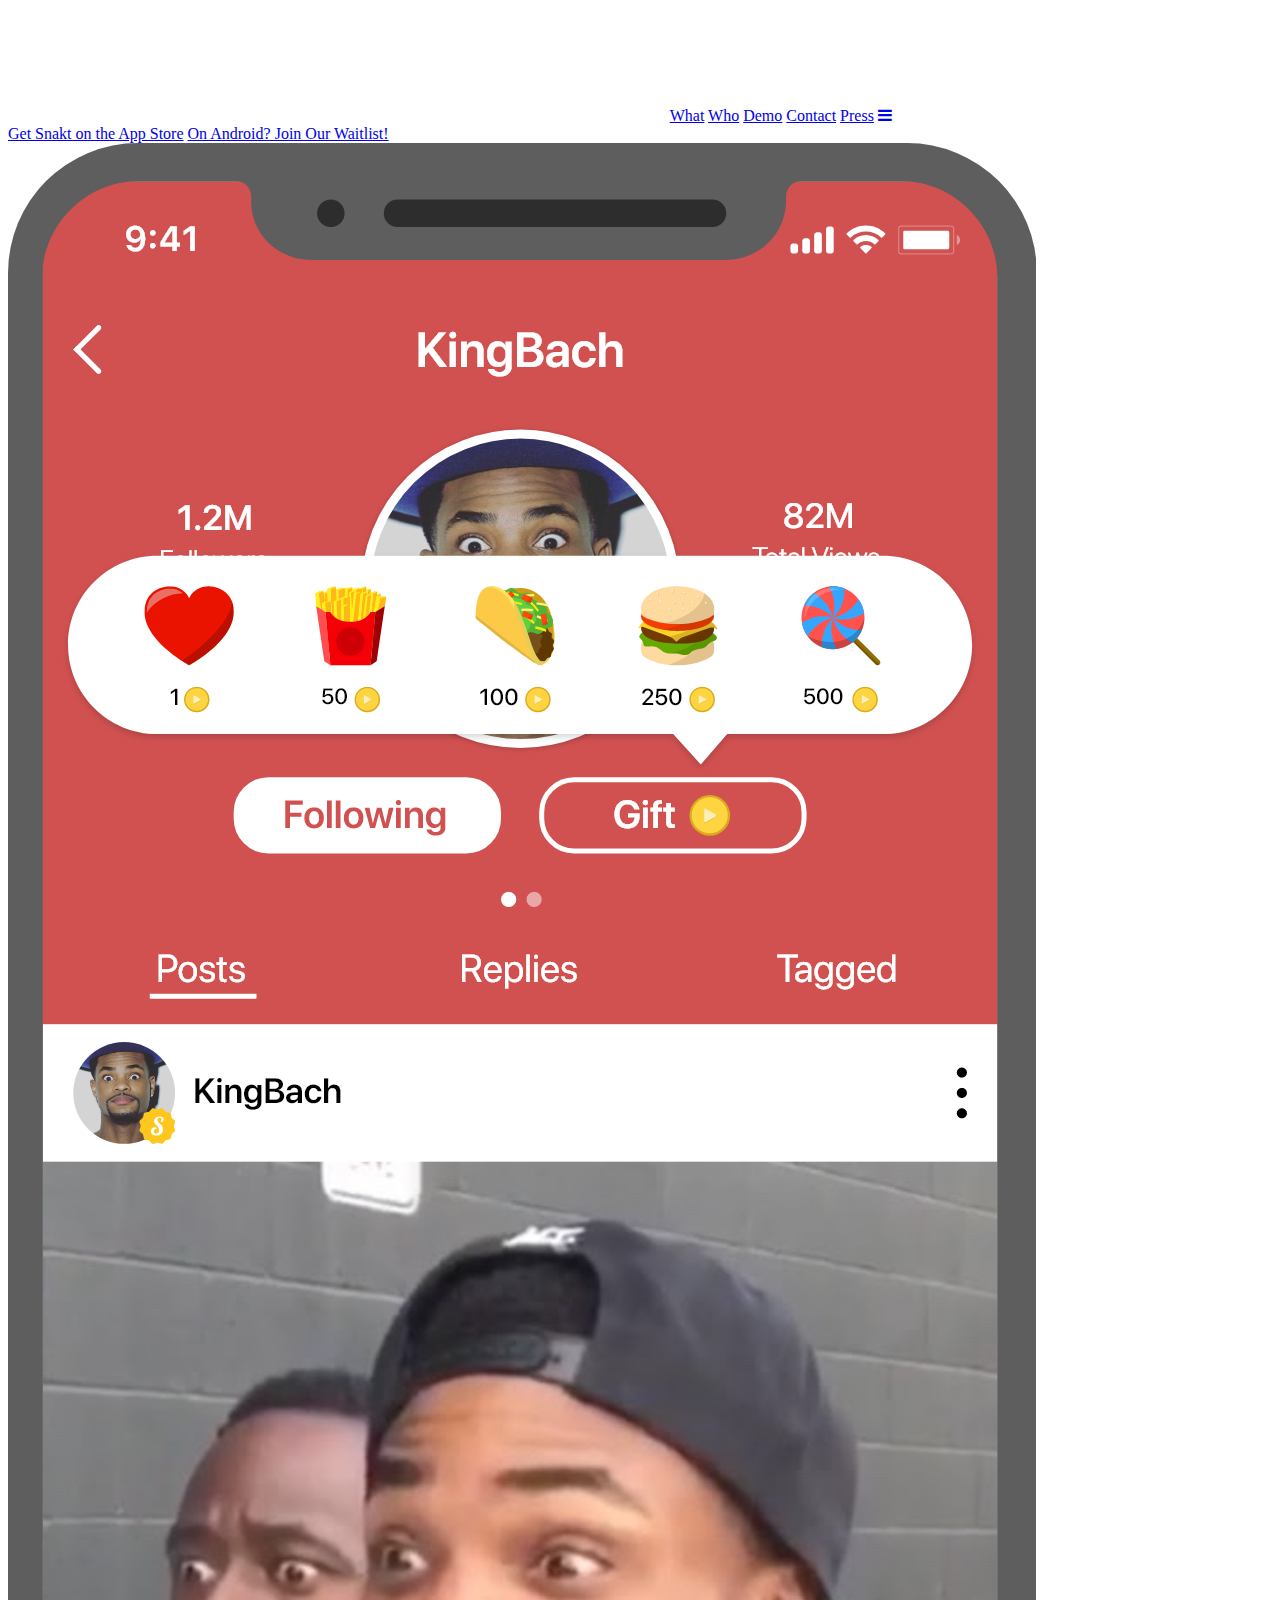
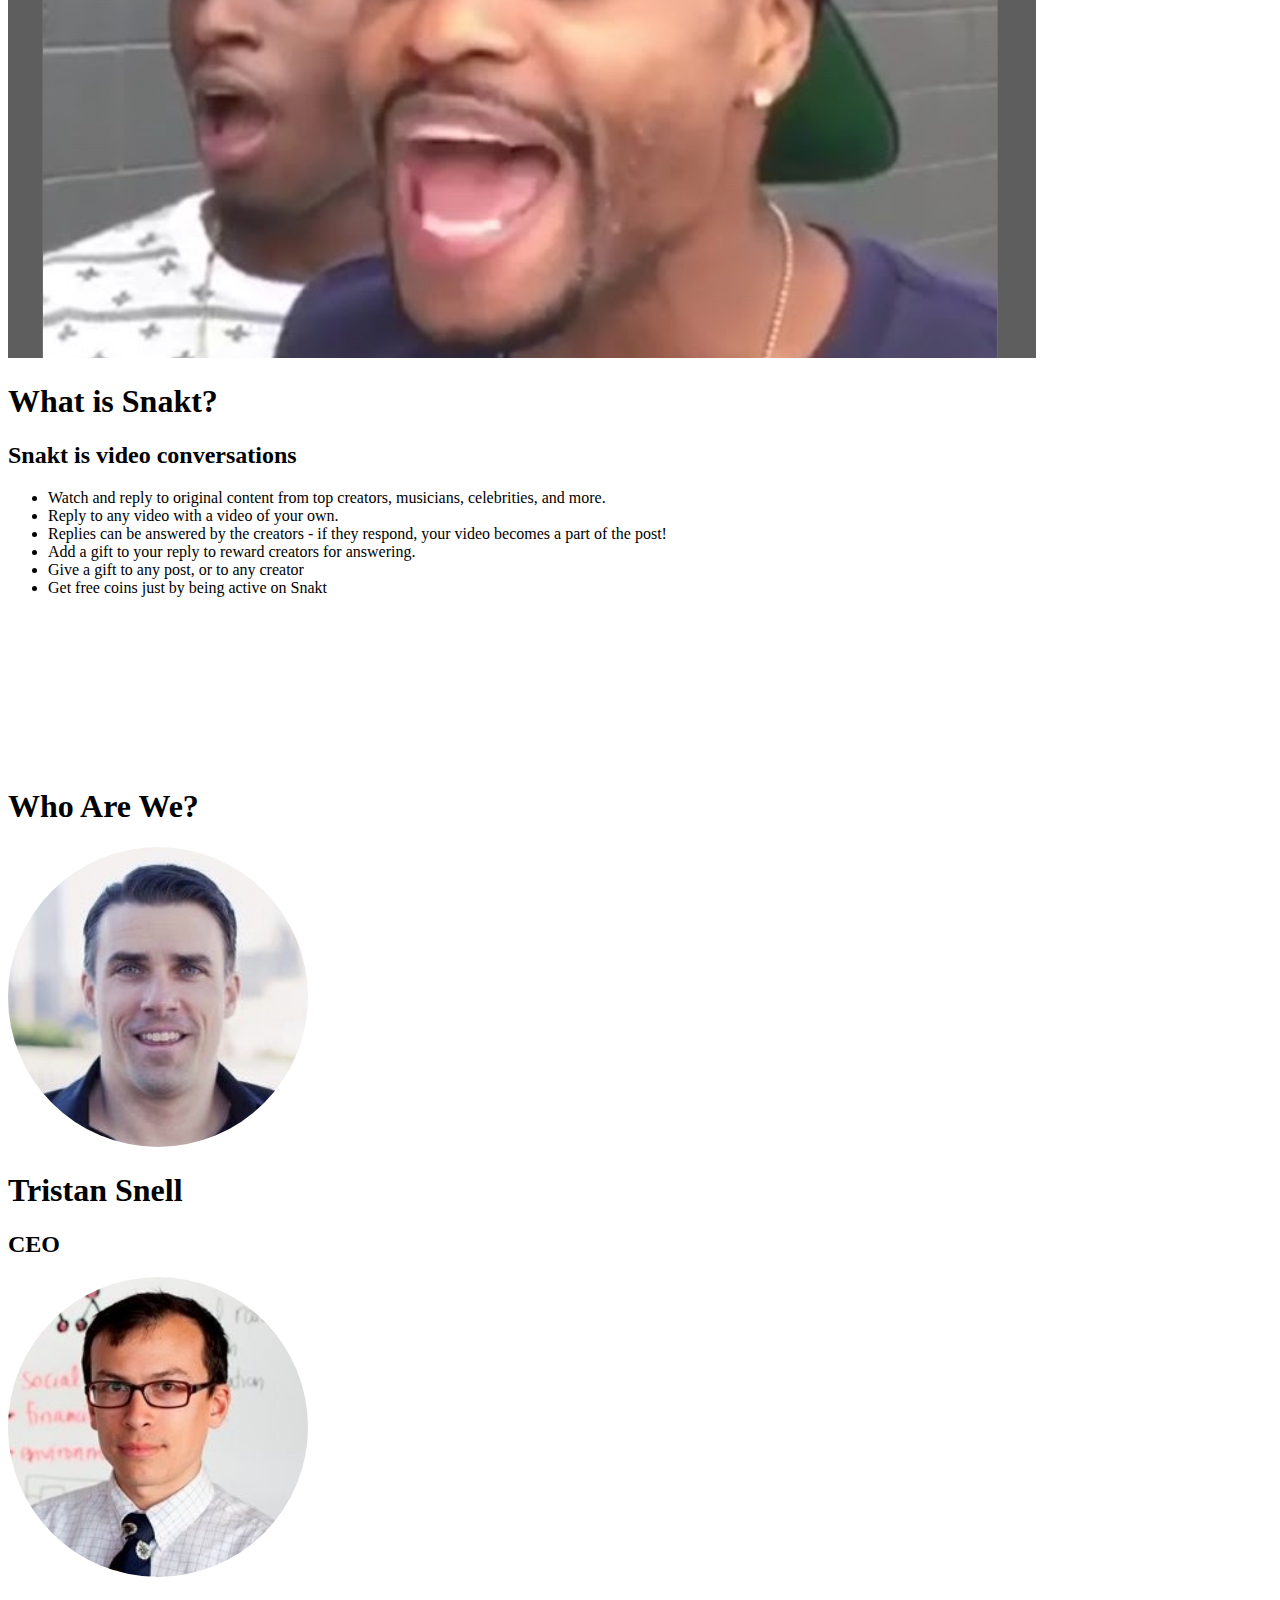
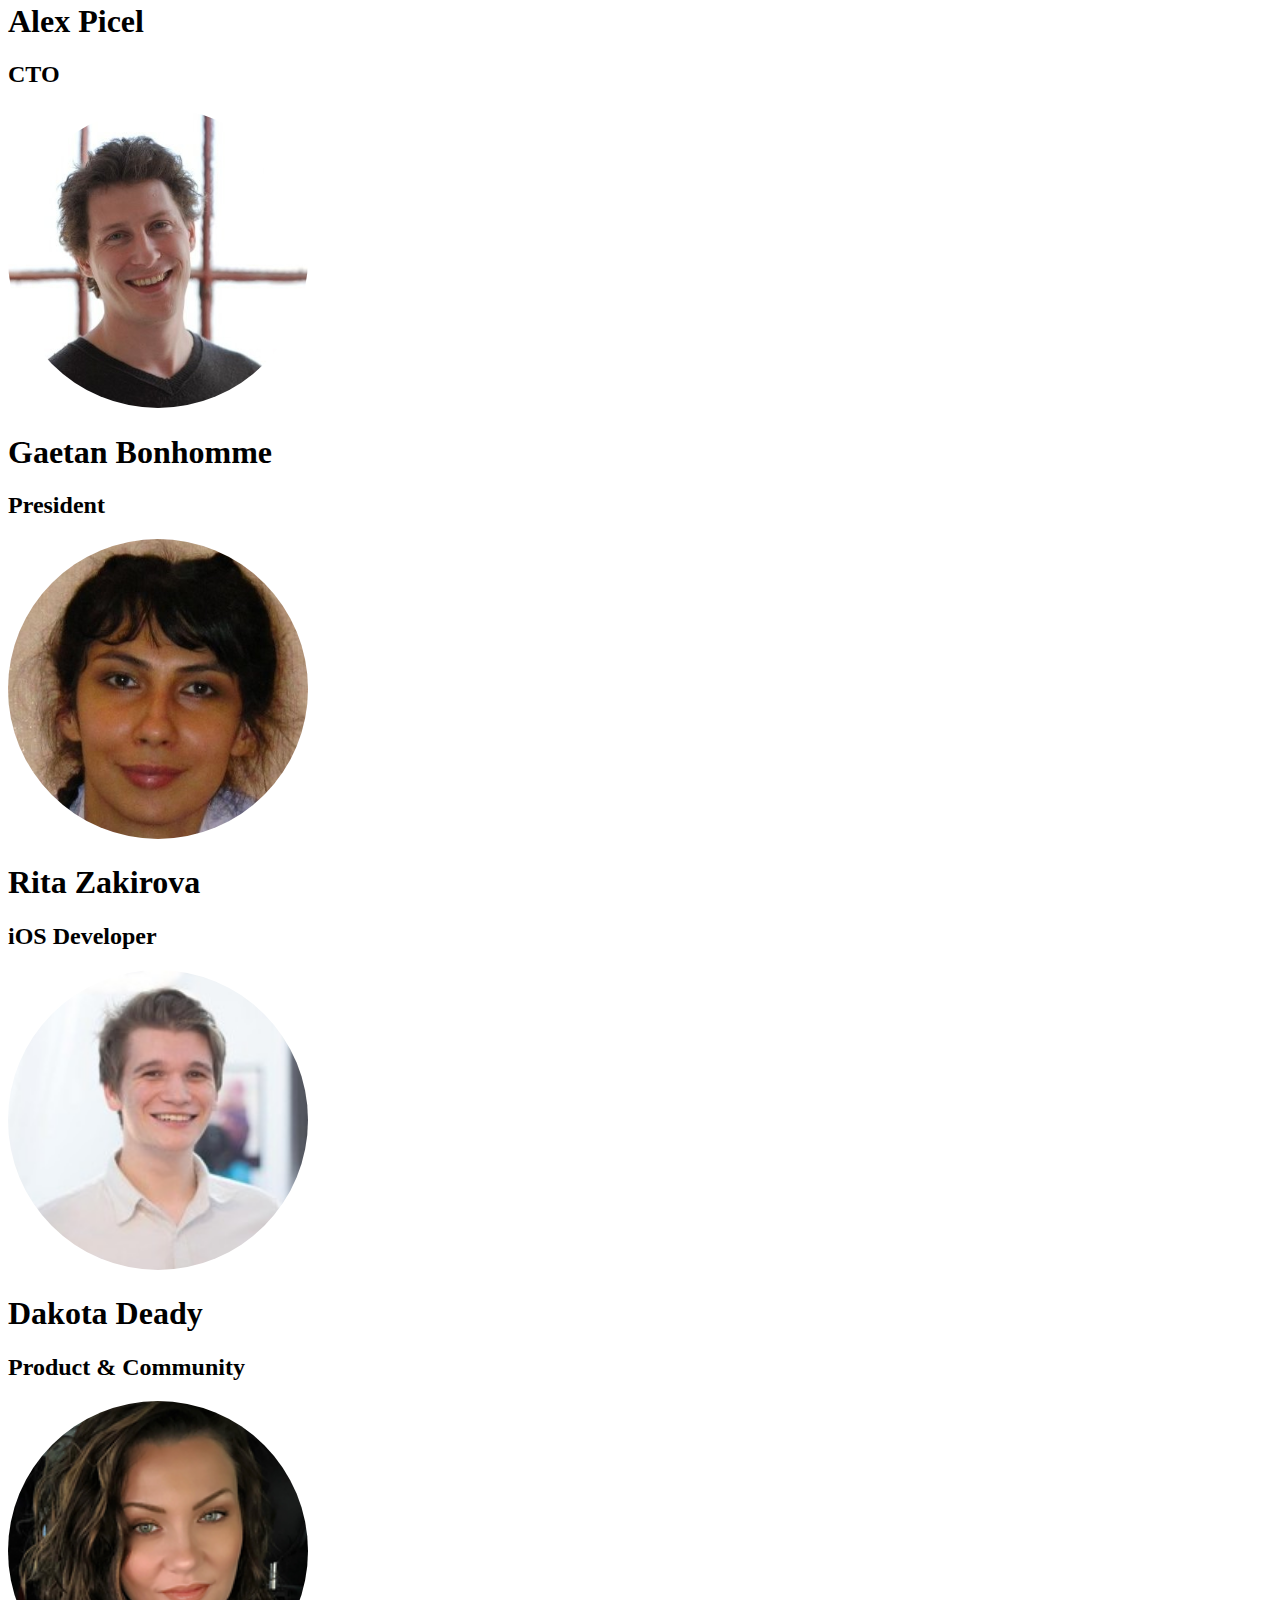
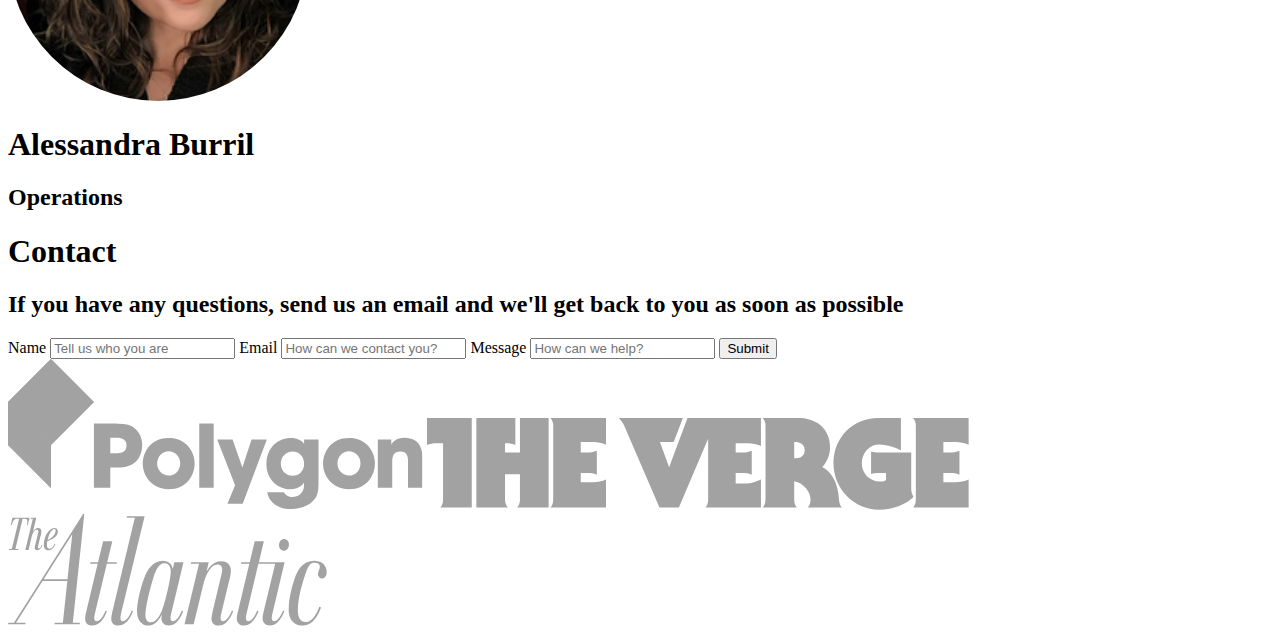
==== commit 2e4f948e: "Update index.html" ====
--- a/snakt/index.html
+++ b/snakt/index.html
@@ -4,7 +4,7 @@
 <head>
   <title>Snakt</title>
   <meta name="viewport" content="width=device-width, initial-scale=1">
-  <link rel="stylesheet" type="text/css" href="styles.css">
+  <link rel="stylesheet" type="text/css" href="style.css">
   <link href="https://fonts.googleapis.com/css?family=Roboto:300,500,700" rel="stylesheet">
   <link rel="stylesheet" href="https://cdnjs.cloudflare.com/ajax/libs/font-awesome/4.7.0/css/font-awesome.min.css">
   <script>
@@ -117,7 +117,7 @@
           <h2>If you have any questions, send us an email and we'll get back to you as soon as possible</h2>
         </div>
         <div class="form">
-          <form action="https://formspree.io/dakota@snakt.us" method="POST">
+          <form action="https://formspree.io/dakota@snakt.com" method="POST">
             <label for="name">Name</label>
             <input tabindex="0" type="text" name="name" placeholder="Tell us who you are">
 
@@ -127,7 +127,7 @@
             <label for="message">Message</label>
             <input tabindex="0" type="text" name="message" placeholder="How can we help?">
 
-            <input type="submit" value="Submit">
+            <button type="submit">Submit</button>
           </form>
         </div>
       </div>
@@ -140,5 +140,8 @@
       <img src="images/atlantic.png" alt="The Atlantic">
     </div>
   </div>
+
+
   </body>
+
 </html>
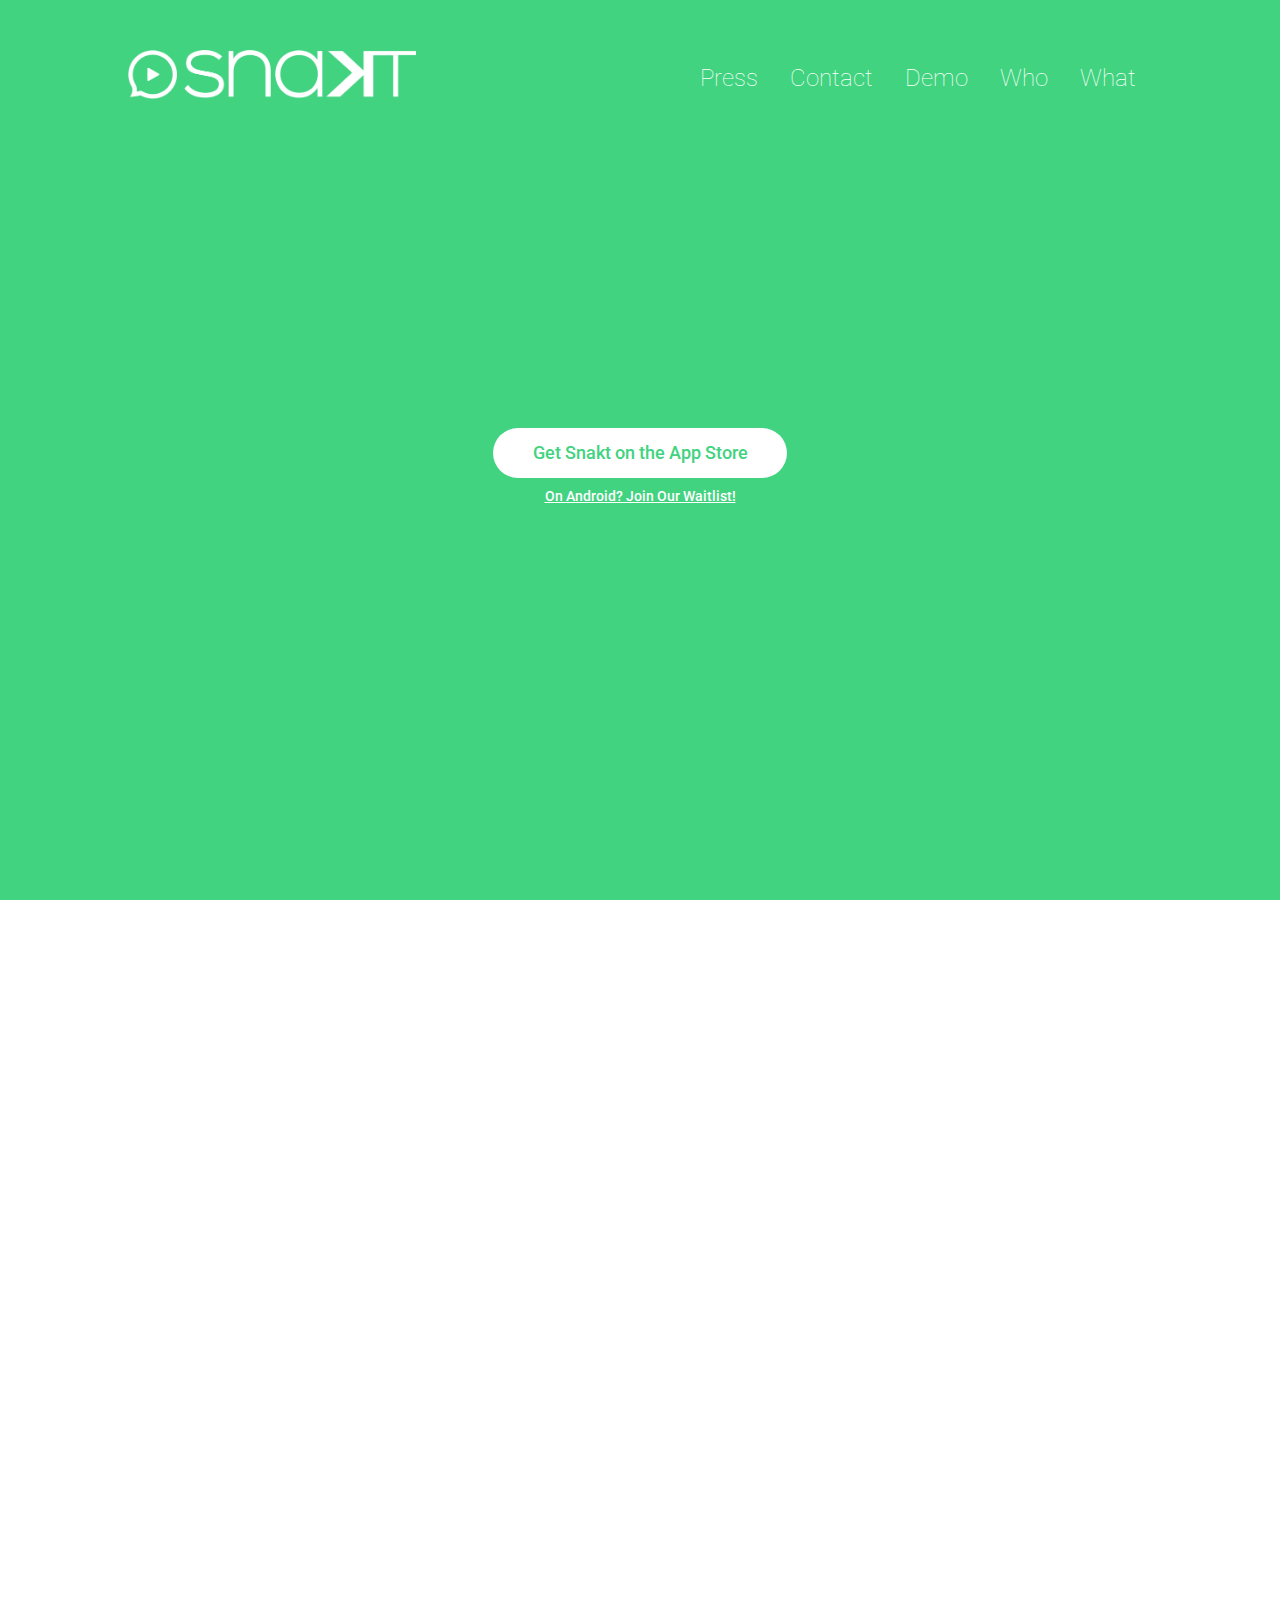
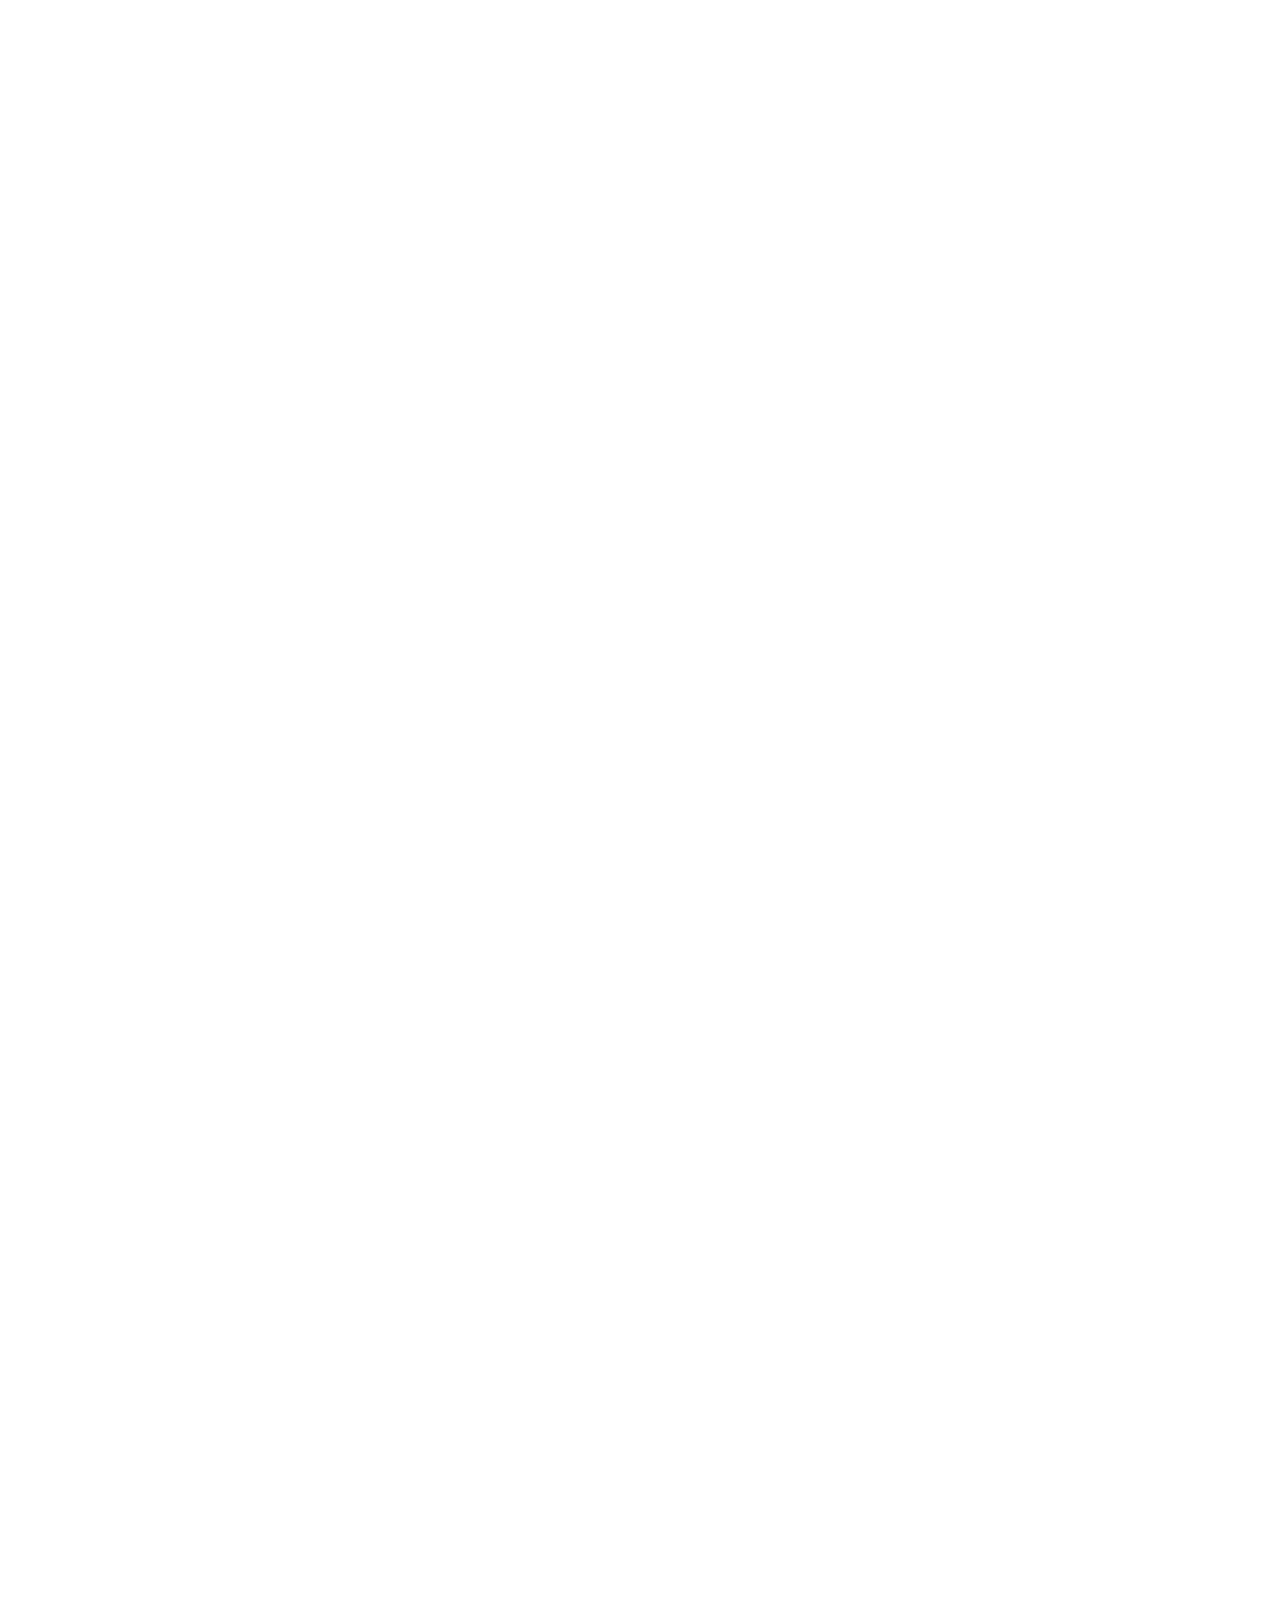
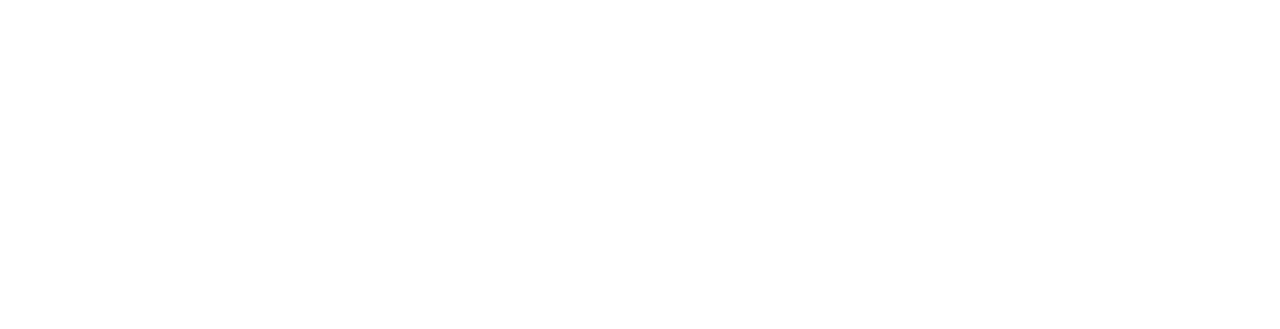
==== commit 58d0f608: "Update index.html" ====
--- a/snakt/index.html
+++ b/snakt/index.html
@@ -4,7 +4,7 @@
 <head>
   <title>Snakt</title>
   <meta name="viewport" content="width=device-width, initial-scale=1">
-  <link rel="stylesheet" type="text/css" href="style.css">
+  <link rel="stylesheet" type="text/css" href="styles.css">
   <link href="https://fonts.googleapis.com/css?family=Roboto:300,500,700" rel="stylesheet">
   <link rel="stylesheet" href="https://cdnjs.cloudflare.com/ajax/libs/font-awesome/4.7.0/css/font-awesome.min.css">
   <script>
--- a/snakt/styles.css
+++ b/snakt/styles.css
@@ -0,0 +1,516 @@
+html, body {
+     margin: 0;
+     padding: 0;
+     width: 100%;
+     height: 100%;
+     overflow-x: hidden;
+     -webkit-overflow-scrolling: touch;
+}
+/* Begin Section 1 */
+ .section_1 {
+     background: #41d380;
+     width: 100%;
+     height: 100vh;
+}
+ .topnav {
+     overflow: hidden;
+     background-color: #41d380;
+     padding-top: 50px;
+     width: 80%;
+     max-width: 1500px;
+     margin: 0 auto;
+}
+ .topnav a {
+     float: right;
+     display: block;
+     color: #fff;
+     text-align: center;
+     padding: 14px 16px;
+     text-decoration: none;
+     font-size: 1.5rem;
+     font-family: Roboto;
+     font-weight: lighter;
+}
+ .topnav a:hover {
+     color: #2D8051;
+}
+ .snakt_logo {
+     width: 18em;
+}
+ .active {
+     background-color: #4CAF50;
+     color: white;
+}
+ .topnav .icon {
+     display: none;
+     color: white;
+}
+ .app_links_container {
+     height: 100%;
+}
+ .app_links {
+     height: 80%;
+     display: flex;
+     flex-direction: column;
+     justify-content: center;
+}
+ .button {
+     color: #41D380;
+     background-color: #ffffff;
+     text-decoration: none;
+     font-family: Roboto, sans-serif;
+     font-weight: 500;
+     text-align: center;
+     font-size: 1.1rem;
+     padding: 15px;
+     width: 15em;
+     max-width: 80%;
+     margin-left: auto;
+     margin-right: auto;
+     margin-bottom: 10px;
+     border-radius: 75px;
+}
+ .button:hover {
+     color: #ffffff;
+     background: #41D380;
+     transition: all 0.4s ease 0s;
+     box-shadow: 0 12px 16px 0 rgba(0,0,0,0.15), 0 15px 50px 0 rgba(0,0,0,0.10);
+}
+ .waitlist {
+     text-decoration: underline;
+     font-family: Roboto, sans-serif;
+     font-weight: 500;
+     text-align: center;
+     font-size: .9rem;
+     color: #fff;
+}
+ .waitlist:hover {
+     color: #1B6A3D;
+}
+/* Begin Section 2 */
+ .section_2 {
+     width: 100%;
+     height: 650px;
+}
+ .content_2 {
+     display: flex;
+     flex-direction: row;
+     justify-content: space-between;
+     align-items: center;
+     width: 80%;
+     height: 100%;
+     max-width: 900px;
+     margin: 0 auto;
+}
+ #screenshot {
+     height:624.5px;
+     padding-top: 30px;
+}
+ .info_2_container {
+     max-width: 50%;
+}
+ .info_2{
+     background: white;
+     font-family: Roboto;
+     color: black;
+     padding-left: 20PX;
+}
+ .info_2 h1 {
+     margin: 0;
+     padding: 10px 0px;
+     font-size: 3rem;
+}
+ .info_2 h2 {
+     margin: 0;
+     padding-bottom: 10px;
+     font-size: 1.5rem;
+}
+ .info_2 ul {
+     padding-left: 17px;
+}
+ .info_2 li {
+     margin: 0;
+     font-size: 1.3rem;
+     font-weight: lighter;
+     padding-bottom: 10px;
+}
+ .section_3 {
+     background: #FD4C4C;
+     height: 600px;
+     width: 100%;
+}
+ .content_3 {
+     display: flex;
+     flex-direction: column;
+     justify-content: center;
+     width: 80%;
+     max-width: 900px;
+     margin: 0 auto;
+}
+ .video {
+     padding-top: 50px;
+     height: 500px;
+     max-height: 500px;
+}
+/* Begin Section 4 */
+ .section_4 {
+     width: 100%;
+     height: auto;
+     background: #7c7c7c;
+}
+ .content_4 {
+     width: 80%;
+     max-width: 900px;
+     margin: 0 auto;
+}
+ .title {
+     font-family: Roboto;
+     color: white;
+     text-align: center;
+}
+ .title h1 {
+     padding-top: 30px;
+     padding-bottom: 20px;
+     margin: 0;
+     font-size: 3rem;
+}
+ .people {
+     display: flex;
+     flex-direction: row;
+     flex-wrap: wrap;
+     justify-content: space-around;
+     padding-bottom: 30px;
+}
+ .bio {
+     display: flex;
+     flex-direction: column;
+     align-items: center;
+     padding:10px;
+}
+ .bio img {
+     width: 230px;
+}
+ .bio h1 {
+     font-family: Roboto;
+     font-weight: bold;
+     font-size: 1.5rem;
+     margin: 0;
+     padding: 0;
+     color: white;
+}
+ .bio h2 {
+     font-family: Roboto;
+     font-weight: lighter;
+     margin: 0;
+     padding: 0;
+     color: white;
+     font-size: 1.5rem;
+}
+/* Begin Section 5 */
+ .section_5 {
+     background: #FF6363;
+     width: 100%;
+     height: 470px;
+     font-family: Roboto;
+     font-size: 1.3em;
+     color: white;
+}
+ .contact {
+     display: flex;
+     flex-direction: row;
+     align-items: center;
+     width: 80%;
+     height: 100%;
+     max-width: 900px;
+     margin: 0 auto;
+     padding-top: 30px;
+}
+ .contact_description {
+     display: flex;
+     flex-direction: column;
+     align-content: flex-start;
+     height: 100%;
+}
+ .contact_description h1 {
+     font-size: 3rem;
+     margin: 0;
+     margin-bottom: 12px;
+}
+ .contact_description h2 {
+     font-size: 1.5rem;
+     margin: 0;
+     font-weight: lighter;
+}
+ .form {
+     font-family: Roboto;
+     font-size: 2rem;
+     height: 100%;
+     max-width: 50%;
+     padding-left:15%;
+     padding-top: 2%;
+}
+ input[type=text] {
+     width: 100%;
+     box-sizing: border-box;
+     border: 0px solid #fff;
+     border-bottom: 3px solid rgba(255,255,255, 0.5);
+     outline: none;
+     background-color: rgba(255, 0, 0, 0);
+     font-family: Roboto;
+     font-size: 1.8rem;
+     color: white;
+     margin-bottom: 35px;
+}
+ input[type=text]:focus {
+     border: 0px solid #fff;
+     border-bottom: 3px solid #fff;
+}
+ input[type=email] {
+     width: 100%;
+     box-sizing: border-box;
+     border: 0px solid #fff;
+     border-bottom: 3px solid rgba(255,255,255, 0.5);
+     outline: none;
+     background-color: rgba(255, 0, 0, 0);
+     font-family: Roboto;
+     font-size: 1.8rem;
+     color: white;
+     margin-bottom: 35px;
+}
+ input[type=email]:focus {
+     border: 0px solid #fff;
+     border-bottom: 3px solid #fff;
+}
+/* do not group these rules */
+ *::-webkit-input-placeholder {
+     color: rgba(255,255,255, 0.5);
+}
+ *:-moz-placeholder {
+    /* FF 4-18 */
+     color: white;
+     opacity: .5;
+}
+ *::-moz-placeholder {
+    /* FF 19+ */
+     color: white;
+     opacity: .5;
+}
+ *:-ms-input-placeholder {
+    /* IE 10+ */
+     color: rgba(255, 255, 255, 0.5);
+}
+ *::-ms-input-placeholder {
+    /* Microsoft Edge */
+     color: rgba(255, 255, 255, 0.5);
+}
+ *::placeholder {
+    /* modern browser */
+     color: rgba(255, 255, 255, 0.5);
+}
+ button[type=submit] {
+     background-color: rgba(255, 255, 255, .5);
+     color: white;
+     padding: 12px 20px;
+     border: none;
+     border-radius: 4px;
+     cursor: pointer;
+     font-family: Roboto;
+     font-size: 1rem;
+}
+ button[type=submit]:hover {
+     background-color: white;
+     color: #FFB1B1;
+}
+ .section_6 {
+     background: #fff;
+     width: 100%;
+     height: auto;
+}
+ .press {
+     display: flex;
+     flex-direction: row;
+     justify-content: space-between;
+     align-items: center;
+     width: 80%;
+     height: 100%;
+     max-width: 1500px;
+     margin: 0 auto;
+     padding-top: 20px;
+     padding-bottom: 20px;
+}
+ .press img {
+     max-width: 30%;
+}
+ @media screen and (max-width: 1000px) {
+     .topnav a:not(:first-child) {
+        display: none;
+    }
+     .topnav a.icon {
+         float: right;
+         display: block;
+         color: white;
+    }
+     .topnav.responsive {
+        position: relative;
+    }
+     .topnav.responsive .icon {
+         position: absolute;
+         right: 0;
+         top: 0;
+         padding-top: 65px;
+         color: white;
+    }
+     .topnav.responsive a {
+         float: none;
+         display: block;
+         text-align: right;
+    }
+     .snakt_logo {
+         width: 18em;
+         max-width: 75%;
+    }
+}
+ @media screen and (max-width: 900px) {
+     .section_2 {
+         width: 100%;
+         height: auto;
+    }
+     .content_2 {
+         display: block;
+         width: 100%;
+    }
+     #screenshot {
+         height: auto;
+         width: 300px;
+         max-width: 80%;
+         padding-top: 30px;
+    }
+     .ss {
+         background: #66b5dd;
+         display: flex;
+         flex-direction: row;
+         justify-content: center;
+         align-items: center;
+    }
+     .info_2_container {
+         max-width: 90%;
+         margin: 0 auto;
+    }
+     .info_2 {
+         display: flex;
+         flex-direction: column;
+    }
+    .info_2 h1 {
+      text-align: center;
+    }
+     .section_5 {
+         width: 100%;
+         height: 650px;
+    }
+     .contact {
+         display: flex;
+         flex-direction: column;
+         align-content: center;
+         max-width: 900px;
+    }
+     .contact_description {
+         max-width: 500px;
+    }
+     .contact_description h1 {
+         text-align: center;
+    }
+     .contact_description h2 {
+         text-align: justify;
+    }
+     .form {
+         font-family: Roboto;
+         font-size: 2rem;
+         height: 100%;
+         max-width: 80%;
+         padding-left:0;
+         padding-bottom: 70px;
+         margin: 0;
+    }
+}
+ @media screen and (max-width: 600px) {
+      .info_2 h2 {
+        text-align: center;
+      }
+
+     .section_3 {
+         height: 300px;
+    }
+     .content_3 {
+         width: 80%;
+    }
+     .video {
+         padding-top: 25px;
+         height: 250px;
+    }
+     .form {
+         max-width: 100%;
+    }
+     input[type=text] {
+         font-size: 1.1rem;
+    }
+     input[type=email] {
+         font-size: 1.1rem;
+    }
+     .press {
+         display: flex;
+         flex-direction: column;
+         align-content: space-around;
+         align-items: center;
+         padding-bottom: 0;
+    }
+     .press img {
+         max-width: 100%;
+         padding-bottom: 40px;
+    }
+}
+ @media screen and (max-width: 440px) {
+
+   .topnav {
+     padding-top: 25px;
+   }
+
+   .topnav.responsive .icon {
+       padding-top: 39px;
+  }
+     .snakt_logo{
+         padding-top: 10px;
+    }
+
+    .info_2 h1 {
+      font-size: 2.1rem
+    }
+
+    .info_2 h2 {
+      font-size: 1.4rem;
+    }
+
+    .title h1 {
+      font-size: 2.1rem;
+    }
+
+    .bio h1 {
+      font-size: 1.4rem;
+    }
+
+    .bio h2 {
+      font-size: 1.4rem;
+    }
+
+    .contact_description h1 {
+      font-size: 2.1rem;
+    }
+
+    .contact_description h2 {
+      font-size: 1.3rem;
+    }
+}
+ @supports (-ms-ime-align: auto) {
+     .content_3 {
+         height: auto;
+    }
+}
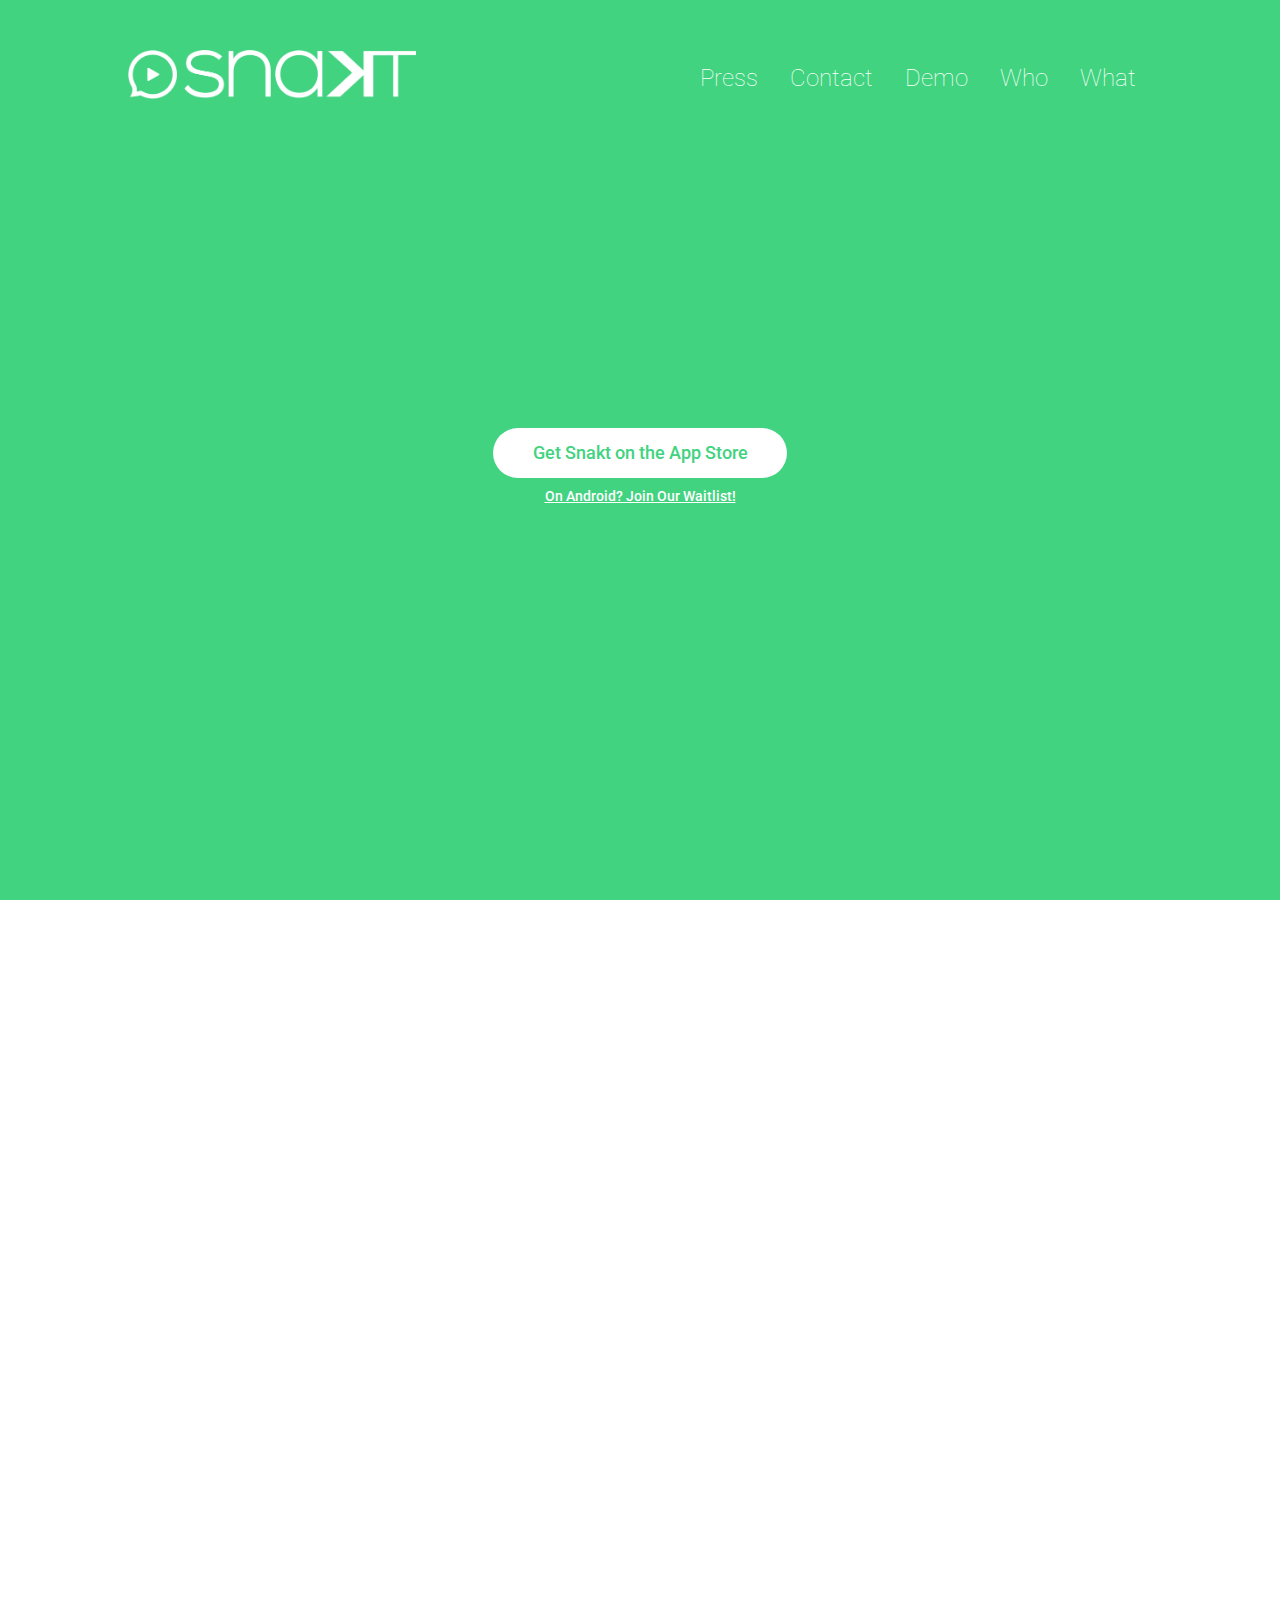
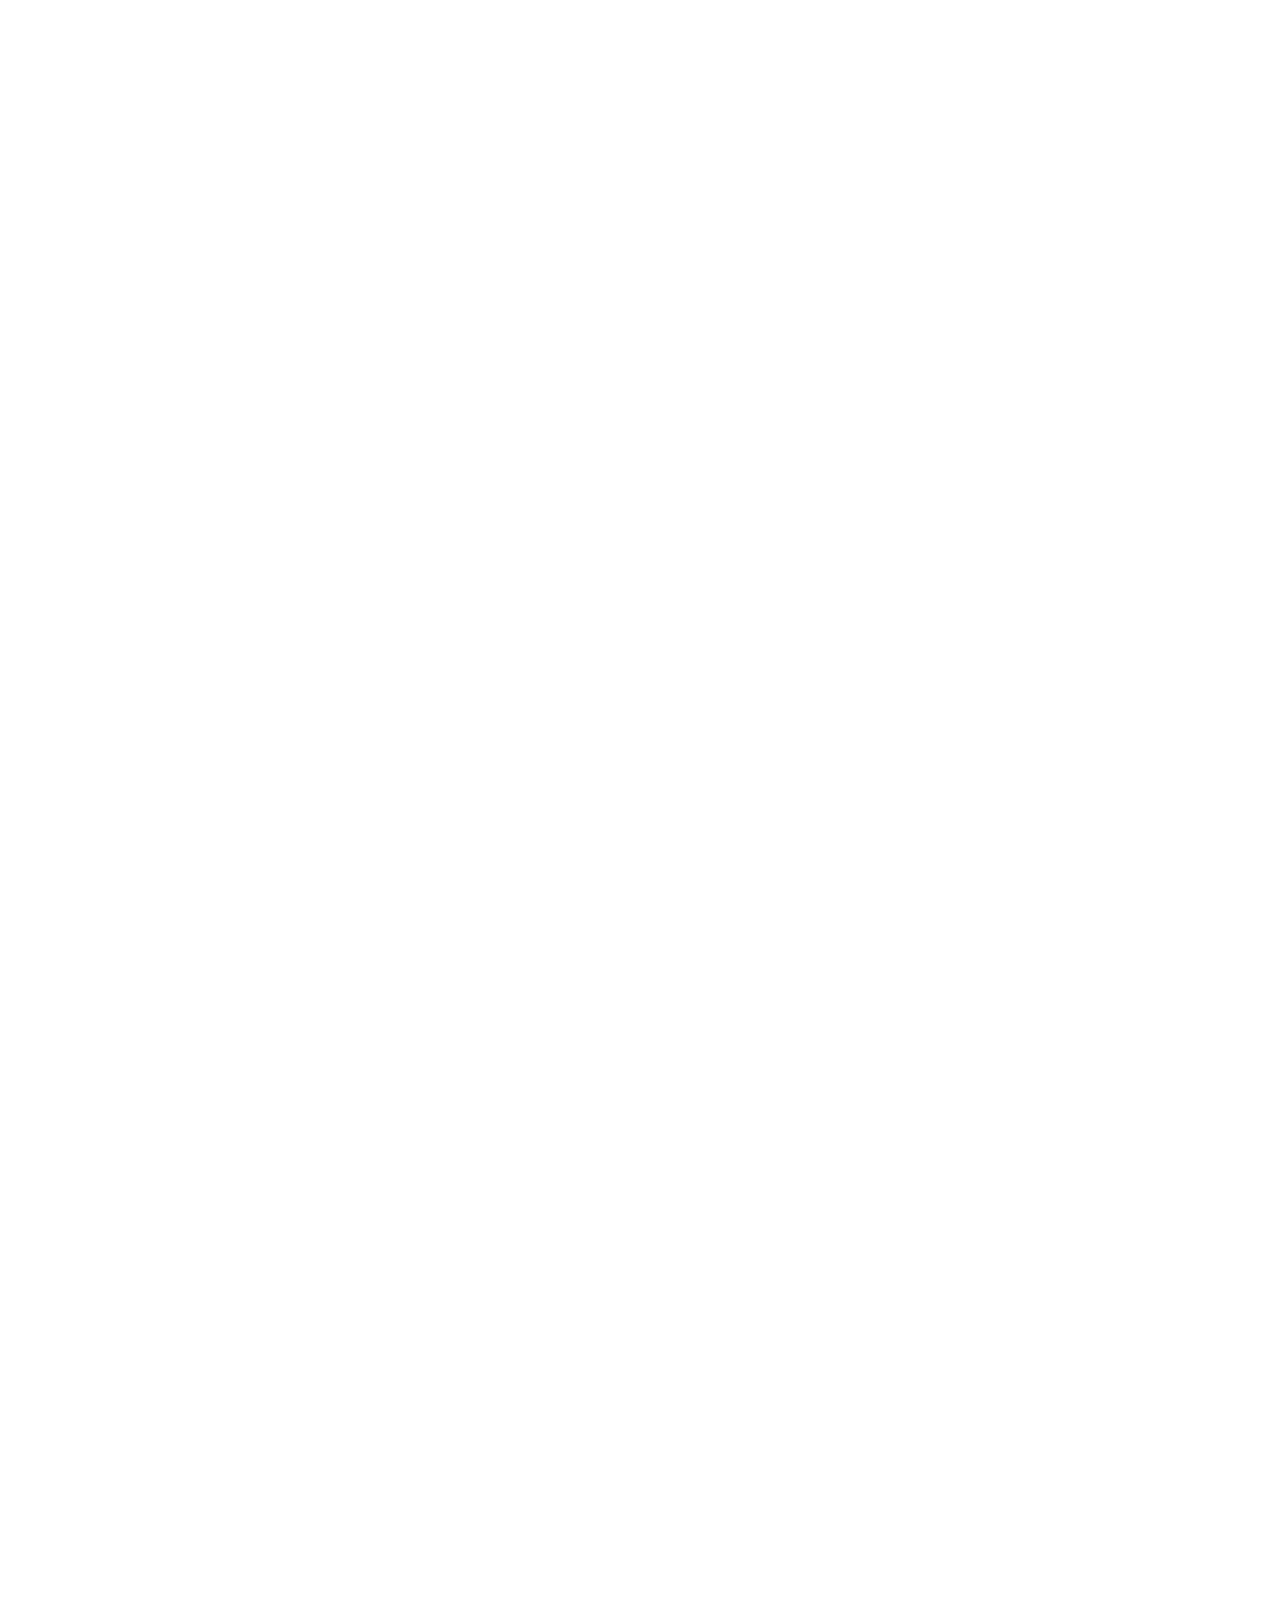
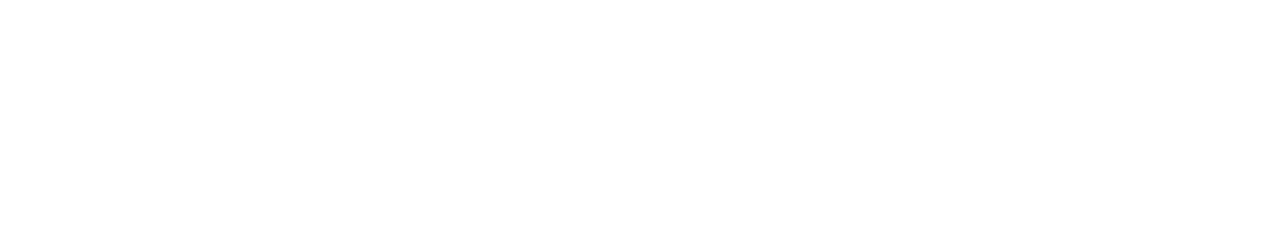
==== commit 1e29184e: "Update index.html" ====
--- a/snakt/index.html
+++ b/snakt/index.html
@@ -1,147 +1,155 @@
 <!DOCTYPE html>
 <html>
-
-<head>
-  <title>Snakt</title>
-  <meta name="viewport" content="width=device-width, initial-scale=1">
-  <link rel="stylesheet" type="text/css" href="styles.css">
-  <link href="https://fonts.googleapis.com/css?family=Roboto:300,500,700" rel="stylesheet">
-  <link rel="stylesheet" href="https://cdnjs.cloudflare.com/ajax/libs/font-awesome/4.7.0/css/font-awesome.min.css">
-  <script>
-    function myFunction() {
-      var x = document.getElementById("myTopnav");
-      if (x.className === "topnav") {
-        x.className += " responsive";
-      } else {
-        x.className = "topnav";
-      }
-    }
-  </script>
-</head>
-
-<body>
-  <div class="section_1">
-    <div class="topnav" id="myTopnav">
-      <img class="snakt_logo" src="images/snakt_logo.png" alt="snakt logo">
-      <a href="#what">What</a>
-      <a href="#who">Who</a>
-      <a href="#demo">Demo</a>
-      <a href="#contact">Contact</a>
-      <a href="#press">Press</a>
-      <a href="javascript:void(0);" class="icon" onclick="myFunction()">
-        <i class="fa fa-bars"></i>
-      </a>
-    </div>
-    <div class="app_links_container">
-      <div class="app_links">
-        <a class="button" href="https://itunes.apple.com/us/app/snakt/id712367655?mt" target="_blank" rel="nofollow noopener">Get Snakt on the App Store</a>
-        <a class="waitlist" href="https://goo.gl/forms/iz9aW64vHcVIhwCR2" target="_blank" rel="nofollow noopener">On Android? Join Our Waitlist!</a>
+   <head>
+      <title>Snakt</title>
+      <meta name="viewport" content="width=device-width, initial-scale=1">
+      <link rel="stylesheet" type="text/css" href="styles.css">
+      <link href="https://fonts.googleapis.com/css?family=Roboto:300,500,700" rel="stylesheet">
+      <link rel="stylesheet" href="https://cdnjs.cloudflare.com/ajax/libs/font-awesome/4.7.0/css/font-awesome.min.css">
+      <link rel='icon' href='images/favicon.ico' type='image/x-icon'/ >
+      <script>
+         function myFunction() {
+           var x = document.getElementById("myTopnav");
+           if (x.className === "topnav") {
+             x.className += " responsive";
+           } else {
+             x.className = "topnav";
+           }
+         }
+      </script>
+   </head>
+   <body>
+      <div class="section_1">
+         <div class="topnav" id="myTopnav">
+            <img class="snakt_logo" src="images/snakt_logo.png" alt="snakt logo">
+            <a href="#what">What</a>
+            <a href="#who">Who</a>
+            <a href="#demo">Demo</a>
+            <a href="#contact">Contact</a>
+            <a href="#press">Press</a>
+            <a href="javascript:void(0);" class="icon" onclick="myFunction()">
+            <i class="fa fa-bars"></i>
+            </a>
+         </div>
+         <div class="app_links_container">
+            <div class="app_links">
+               <a class="button" href="https://itunes.apple.com/us/app/snakt/id712367655?mt" target="_blank" rel="nofollow noopener">Get Snakt on the App Store</a>
+               <a class="waitlist" href="https://goo.gl/forms/iz9aW64vHcVIhwCR2" target="_blank" rel="nofollow noopener">On Android? Join Our Waitlist!</a>
+            </div>
+         </div>
       </div>
-    </div>
-  </div>
-  <div class="section_2">
-      <a name="what"></a>
-      <div class="content_2">
-        <div class="ss">
-            <img id="screenshot" src="images/screenshot.png" alt="snakt screenshot">
-        </div>
-        <div class="info_2_container">
-        <div class="info_2">
-          <h1>What is Snakt?</h1>
-          <h2>Snakt is video conversations</h2>
-          <ul>
-            <li> Watch and reply to original content from top creators, musicians, celebrities, and more.</li>
-            <li> Reply to any video with a video of your own.</li>
-            <li> Replies can be answered by the creators - if they respond, your video becomes a part of the post!</li>
-            <li> Add a gift to your reply to reward creators for answering.</li>
-            <li> Give a gift to any post, or to any creator</li>
-            <li> Get free coins just by being active on Snakt</li>
-          </ul>
-        </div>
+      <div class="section_2">
+         <a name="what"></a>
+         <div class="content_2">
+            <div class="ss">
+               <img id="screenshot" src="images/screenshot.png" alt="snakt screenshot">
+            </div>
+            <div class="info_2_container">
+               <div class="info_2">
+                  <h1>What is Snakt?</h1>
+                  <h2>Snakt is video conversations</h2>
+                  <ul>
+                     <li> Watch and reply to original content from top creators, musicians, celebrities, and more.</li>
+                     <li> Reply to any video with a video of your own.</li>
+                     <li> Replies can be answered by the creators - if they respond, your video becomes a part of the post!</li>
+                     <li> Add a gift to your reply to reward creators for answering.</li>
+                     <li> Give a gift to any post, or to any creator</li>
+                     <li> Get free coins just by being active on Snakt</li>
+                  </ul>
+               </div>
+            </div>
+         </div>
       </div>
-    </div>
-  </div>
-  <div class="section_3">
-      <a name="demo"></a>
-      <div class="content_3">
-        <div class="video">
-          <iframe width="100%" height="100%" src="https://www.youtube.com/embed/pvuN_WvF1to" frameborder="0" allow="accelerometer; autoplay; encrypted-media; gyroscope; picture-in-picture" allowfullscreen></iframe>
-        </div>
+      <div class="section_3">
+         <a name="demo"></a>
+         <div class="content_3">
+            <div class="video">
+               <iframe width="100%" height="100%" src="https://www.youtube.com/embed/pvuN_WvF1to" frameborder="0" allow="accelerometer; autoplay; encrypted-media; gyroscope; picture-in-picture" allowfullscreen></iframe>
+            </div>
+         </div>
       </div>
-  </div>
-  <div class="section_4">
-    <a name="who"></a>
-    <div class="content_4">
-      <div class="title">
-        <h1>Who Are We?</h1>
+      <div class="section_4">
+         <a name="who"></a>
+         <div class="content_4">
+            <div class="title">
+               <h1>Who Are We?</h1>
+            </div>
+            <div class="people">
+               <div class="bio">
+                  <a href="https://www.linkedin.com/in/tristansnell/"><img src="images/tristan.png" alt="Tristan Snell"></a>
+                  <h1>Tristan Snell</h1>
+                  <h2>CEO</h2>
+               </div>
+               <div class="bio">
+                  <a href="https://www.linkedin.com/in/alexander-picel-42024328/"><img src="images/alex.png" alt="Tristan Snell"></a>
+                  <h1>Alex Picel</h1>
+                  <h2>CTO</h2>
+               </div>
+               <div class="bio">
+                  <a href="https://www.linkedin.com/in/ga%C3%ABtan-bonhomme-phd-9b64252/"><img src="images/gaetan.png" alt="Tristan Snell"></a>
+                  <h1>Gaetan Bonhomme</h1>
+                  <h2>President</h2>
+               </div>
+               <div class="bio">
+                  <a href="https://www.linkedin.com/in/rita-zakirova-117500ab/"><img src="images/rita.png" alt="Tristan Snell"></a>
+                  <h1>Rita Zakirova</h1>
+                  <h2>iOS Developer</h2>
+               </div>
+               <div class="bio">
+                  <a href="https://www.linkedin.com/in/dakotadeady/"><img src="images/dakota.png" alt="Tristan Snell"></a>
+                  <h1>Dakota Deady</h1>
+                  <h2>Product & Community</h2>
+               </div>
+               <div class="bio">
+                  <img src="images/alessandra.png" alt="Tristan Snell">
+                  <h1>Alessandra Burril</h1>
+                  <h2>Operations</h2>
+               </div>
+            </div>
+         </div>
       </div>
-      <div class="people">
-        <div class="bio">
-          <a href="https://www.linkedin.com/in/tristansnell/"><img src="images/tristan.png" alt="Tristan Snell"></a>
-          <h1>Tristan Snell</h1>
-          <h2>CEO</h2>
-        </div>
-        <div class="bio">
-          <a href="https://www.linkedin.com/in/alexander-picel-42024328/"><img src="images/alex.png" alt="Tristan Snell"></a>
-          <h1>Alex Picel</h1>
-          <h2>CTO</h2>
-        </div>
-        <div class="bio">
-          <a href="https://www.linkedin.com/in/ga%C3%ABtan-bonhomme-phd-9b64252/"><img src="images/gaetan.png" alt="Tristan Snell"></a>
-          <h1>Gaetan Bonhomme</h1>
-          <h2>President</h2>
-        </div>
-        <div class="bio">
-          <a href="https://www.linkedin.com/in/rita-zakirova-117500ab/"><img src="images/rita.png" alt="Tristan Snell"></a>
-          <h1>Rita Zakirova</h1>
-          <h2>iOS Developer</h2>
-        </div>
-        <div class="bio">
-          <a href="https://www.linkedin.com/in/dakotadeady/"><img src="images/dakota.png" alt="Tristan Snell"></a>
-          <h1>Dakota Deady</h1>
-          <h2>Product & Community</h2>
-        </div>
-        <div class="bio">
-          <img src="images/alessandra.png" alt="Tristan Snell">
-          <h1>Alessandra Burril</h1>
-          <h2>Operations</h2>
-        </div>
+      <div class="section_5">
+         <a name="contact"></a>
+         <div class="contact">
+            <div class="contact_description">
+               <h1>Contact</h1>
+               <h2>If you have any questions, send us an email and we'll get back to you as soon as possible</h2>
+            </div>
+            <div class="form">
+               <form action="https://formspree.io/dakota@snakt.com" method="POST">
+                  <label for="name">Name</label>
+                  <input tabindex="0" type="text" name="name" placeholder="Tell us who you are">
+                  <label for="email">Email</label>
+                  <input tabindex="0" type="email" name="email" placeholder="How can we contact you?">
+                  <label for="message">Message</label>
+                  <input tabindex="0" type="text" name="message" placeholder="How can we help?">
+                  <button type="submit">Submit</button>
+               </form>
+            </div>
+         </div>
       </div>
-    </div>
-  </div>
-  <div class="section_5">
-      <a name="contact"></a>
-      <div class="contact">
-        <div class="contact_description">
-          <h1>Contact</h1>
-          <h2>If you have any questions, send us an email and we'll get back to you as soon as possible</h2>
-        </div>
-        <div class="form">
-          <form action="https://formspree.io/dakota@snakt.com" method="POST">
-            <label for="name">Name</label>
-            <input tabindex="0" type="text" name="name" placeholder="Tell us who you are">
-
-            <label for="email">Email</label>
-            <input tabindex="0" type="email" name="email" placeholder="How can we contact you?">
-
-            <label for="message">Message</label>
-            <input tabindex="0" type="text" name="message" placeholder="How can we help?">
-
-            <button type="submit">Submit</button>
-          </form>
-        </div>
+      <div class="section_6">
+         <a name="press"></a>
+         <div class="press">
+            <div class="press_item">
+               <a href="https://www.polygon.com/2018/5/10/17339264/demonetization-snakt-philip-defranco-youtube"><img src="images/polygon.png" alt="Polygon"></a>
+            </div>
+            <div class="press_item">
+               <a href="https://www.forbes.com/sites/cherylsnappconner/2018/02/28/new-snakt-video-to-video-platform-hopes-to-be-vine-2-0-for-influencers-entrepreneurs/"><img src="images/forbes.png" alt="Forbes"></a>
+            </div>
+            <div class="press_item">
+               <a href="https://www.theatlantic.com/technology/archive/2018/08/how-would-be-social-media-stars-earn-money-until-they-hit-youtube-fame/568789/"><img src="images/atlantic.png" alt="The Atlantic"></a>
+            </div>
+            <div class="press_item">
+               <a href="https://www.theverge.com/2018/5/9/17335534/philip-defranco-now-youtube-app"><img src="images/verge.png" alt="The Verge"></a>
+            </div>
+            <div class="press_item">
+               <a href="https://www.tubefilter.com/2018/05/09/philip-defranco-launches-interactive-website-app/"><img src="images/tubefilter.png" alt="Tubefilter"></a>
+            </div>
+            <div class="press_item">
+               <a href="https://www.entrepreneur.com/article/313038"><img src="images/entrepreneur.png" alt="Entrepreneur"></a>
+            </div>
+         </div>
       </div>
-    </div>
-    <div class="section_6">
-    <a name="press"></a>
-    <div class="press">
-      <img src="images/polygon.png" alt="Polygon">
-      <img src="images/verge.png" alt="The Verge">
-      <img src="images/atlantic.png" alt="The Atlantic">
-    </div>
-  </div>
-
-
-  </body>
-
+   </body>
 </html>
--- a/snakt/styles.css
+++ b/snakt/styles.css
@@ -189,7 +189,14 @@
 }
  .bio img {
      width: 230px;
-}
+    -webkit-border-radius: 1000px;
+}
+
+.bio img:hover{
+  transition: all 0.2s ease 0s;
+  box-shadow: 5px 5px 30px 0 rgba(0,0,0,0.2),  0 15px 25px 0 rgba(0,0,0,0.15);
+}
+
  .bio h1 {
      font-family: Roboto;
      font-weight: bold;
